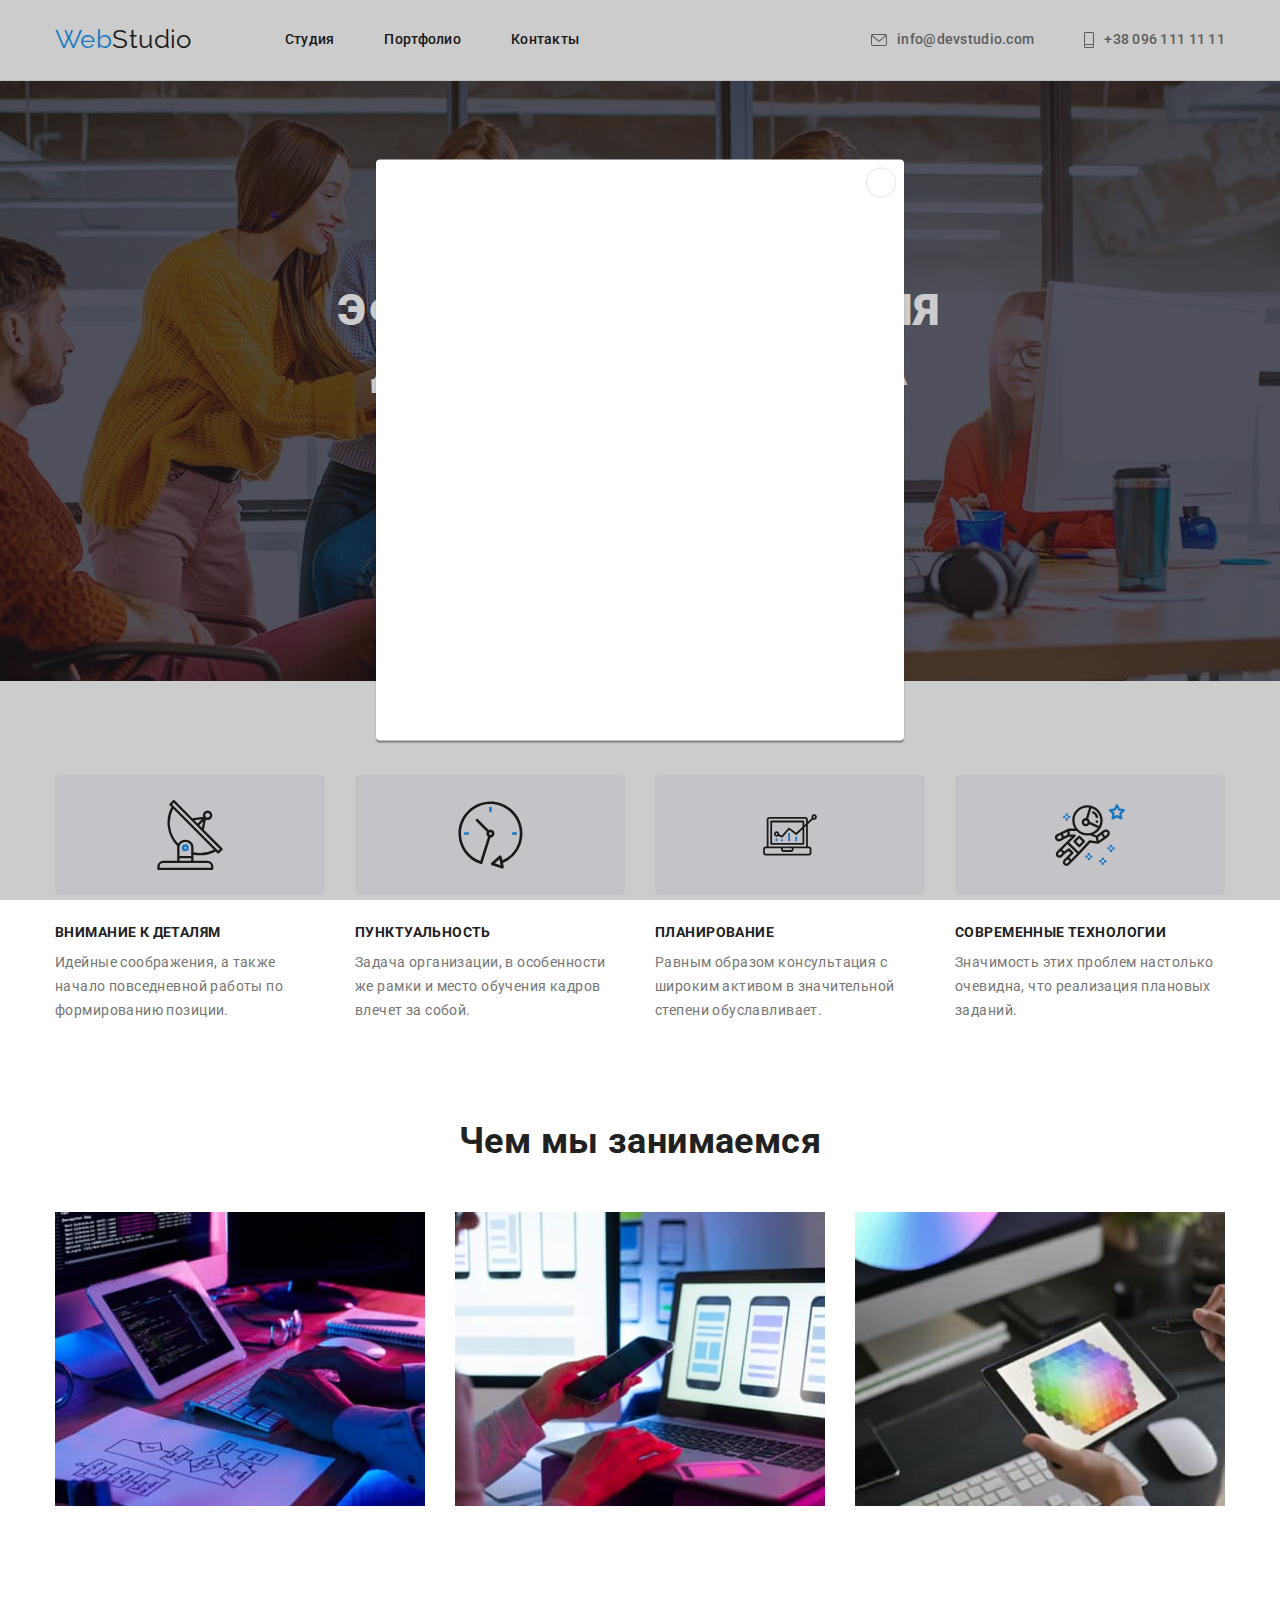
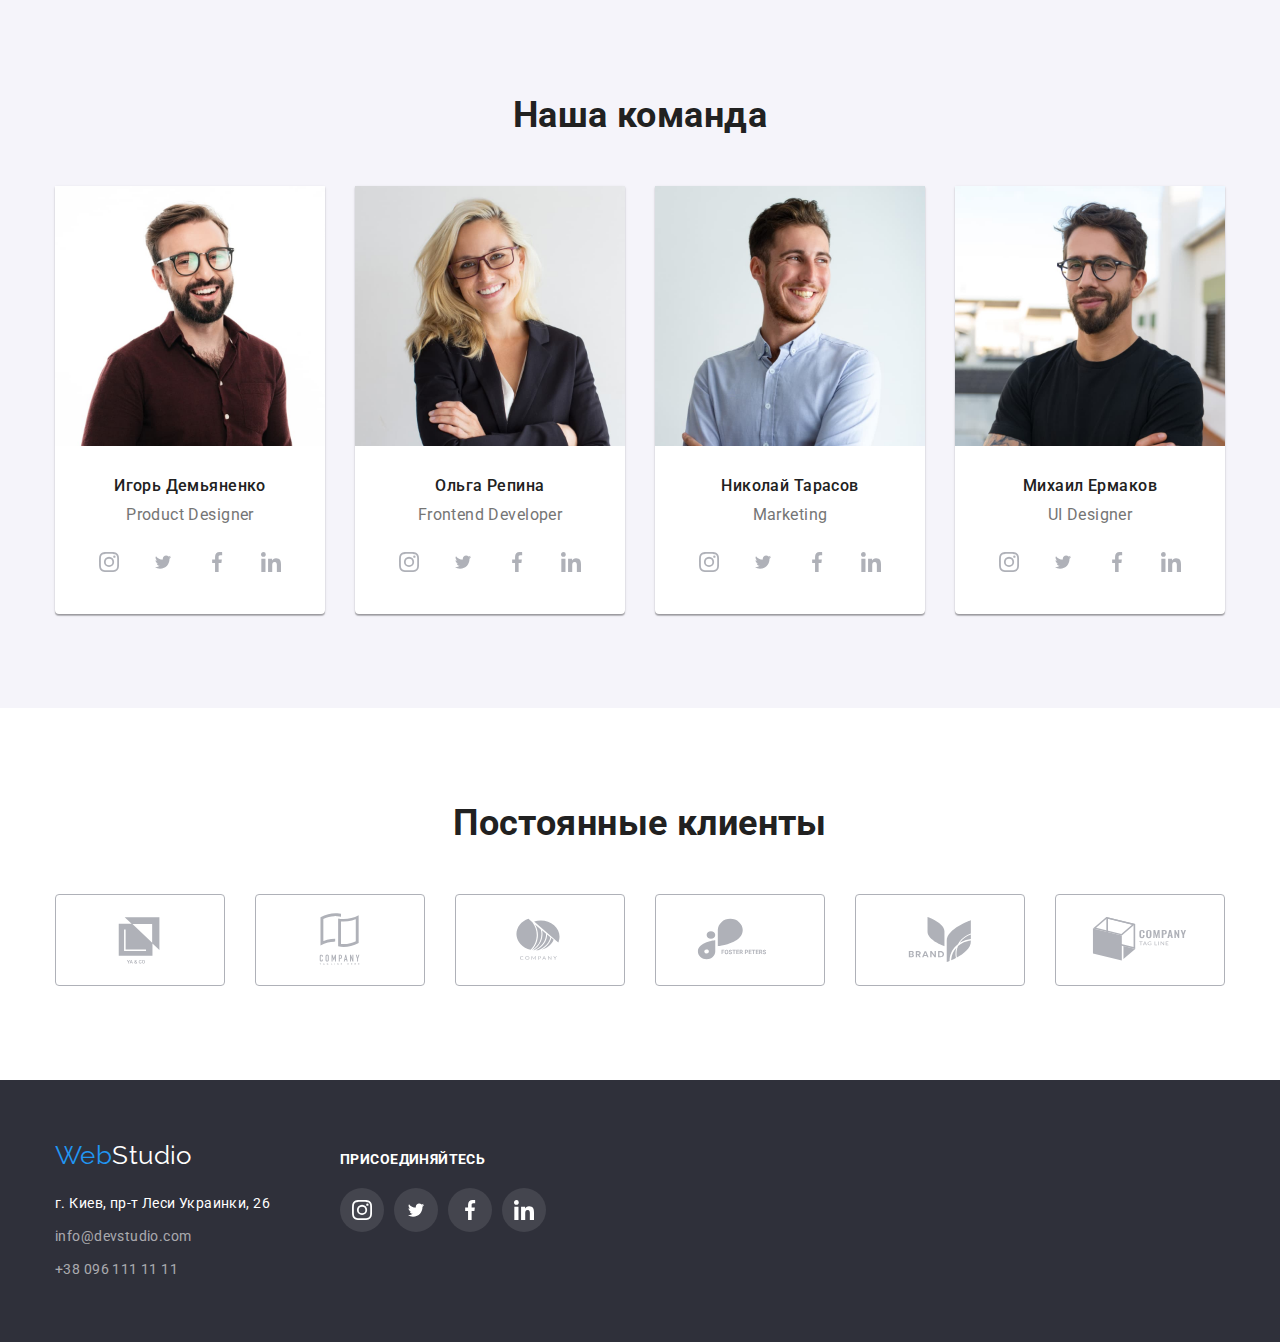
==== index.html @ 3b4d8362 "homework5 first correct" ====
<!DOCTYPE html>
<html lang="ru">
<head>
    <meta charset="UTF-8">
    <meta http-equiv="X-UA-Compatible" content="IE=edge">
    <meta name="viewport" content="width=device-width, initial-scale=1.0">
    <link rel="preconnect" href="https://fonts.googleapis.com">
    <link rel="preconnect" href="https://fonts.gstatic.com" crossorigin>
    <link href="https://fonts.googleapis.com/css2?family=Raleway:wght@700&family=Roboto:wght@400;500;700;900&display=swap" rel="stylesheet"> 
    <title>Студия</title>
    <link rel="stylesheet" href="https://cdnjs.cloudflare.com/ajax/libs/modern-normalize/1.0.0/modern-normalize.min.css"  />
    <link rel="stylesheet" href="./css/styles.css" />
</head>
<body>
    <!-- Хедер -->
    <header class="header-container">
        <div class="container">
            <nav>
                <a class="logo" href="#"><span class="logo-blue">Web</span>Studio</a>
                <ul class="site-nav-list">
                    <li class="site-nav-item"><a class="site-nav-link" href="index.html">Студия</a></li>
                    <li class="site-nav-item"><a class="site-nav-link" href="portfolio.html">Портфолио</a></li>
                    <li class="site-nav-item"><a class="site-nav-link" href="#">Контакты</a></li>
                </ul>
                <ul class="contacts-list">
                    <li class="contacts-list-item">
                        <a class="contacts-list-link" href="mailto:info@devstudio.com">
                            <svg class="header-icon" width="16" height="12" >
                                <use href="./images/new-sprite.svg#icon-envelope"></use>
                            </svg>
                            info@devstudio.com
                        </a>
                    </li>
                    <li class="contacts-list-item">
                        <a class="contacts-list-link" href="tel:+380961111111">
                            <svg class="header-icon" width="10" height="16" >
                                <use href="./images/new-sprite.svg#icon-phone"></use>
                            </svg>
                        +38 096 111 11 11
                        </a></li>
                </ul>
            </nav>
        </div>
    </header>
    <main>
        <!-- Секция Герой -->
        <section class="hero-section">
            <div class="container">
                <h1 class="hero-title">Эффективные решения для вашего бизнеса</h1>
                <button class="hero-button" type="button">Заказать услугу</button>
            </div>
        </section>
        <!-- Секция профиль -->
        <section class="section">
            <div class="container">
                <h2 class="visually-hidden">Наш профиль</h2>
                <ul class="features-list">
                    <li class="features-list-item">
                        <div class="features-list-icon">
                            <svg width="70" height="70" >
                                <use href="./images/new-sprite.svg#icon-antena"></use>
                            </svg> 
                        </div>
                        <h3 class="features-list-title">Внимание к деталям</h3><p class="features-list-text">Идейные соображения, а также начало повседневной работы по формированию позиции.</p></li>
                    <li class="features-list-item">
                        <div class="features-list-icon">
                            <svg width="66.96" height="70" >
                                <use href="./images/new-sprite.svg#icon-time"></use>
                            </svg> 
                        </div>
                        <h3 class="features-list-title">Пунктуальность</h3><p class="features-list-text">Задача организации, в особенности же рамки и место обучения кадров влечет за собой.</p></li>
                    <li class="features-list-item">
                        <div class="features-list-icon">
                            <svg width="70" height="53.69" >
                                <use href="./images/new-sprite.svg#icon-computer"></use>
                            </svg> 
                        </div>
                        <h3 class="features-list-title">Планирование</h3><p class="features-list-text">Равным образом консультация с широким активом в значительной степени обуславливает.</p></li>
                    <li class="features-list-item">
                        <div class="features-list-icon">
                            <svg width="70" height="70" >
                                <use href="./images/new-sprite.svg#icon-astronaut"></use>
                            </svg> 
                        </div>
                        <h3 class="features-list-title">Современные технологии</h3><p class="features-list-text">Значимость этих проблем настолько очевидна, что реализация плановых заданий.</p></li>
                </ul>
            </div>
        </section>
        <!-- Секция чем мы занимаемся -->
        <section class="section our-profile-section">
            <div class="container">
                <h2 class="our-profile-second-title">Чем мы занимаемся</h2>
                <ul class="our-profile-list-images">
                    <li class="our-profile-images-img"><img  src="./images/coding.jpg"  alt="Разработчик набирает код"  width="370"/></li>
                    <li class="our-profile-images-img"><img  src="./images/mobile-apps.jpg"  alt="Разработчик тестирует мобильное приложение"  width="370"/></li>
                    <li class="our-profile-images-img"><img  src="./images/web-apps.jpg"  alt="Разработчик тестирует веб приложение"  width="370"/></li>   
                </ul>
            </div>
        </section>
        <!-- Секция команда -->
        <section class="section our-team-section">
            <div class="container">
                <h2 class="our-team-second-title">Наша команда</h2>
                <ul class="our-team-list">
                    <li class="our-team-item">
                        <img src="./images/product-designer.jpg" alt="Дизайнер продукта" width="270"/>
                        <div class="our-team-item-inscription">
                            <h3 class="our-team-item-third-title">Игорь Демьяненко</h3>
                            <p class="our-team-item-text">Product Designer</p>
                            <ul class="social-media-list">
                                <li class="social-media-item">
                                    <a class="social-media-link" href="#">
                                        <svg width="20" height="20" >
                                            <use href="./images/new-sprite.svg#icon-instagram"></use>
                                        </svg> 
                                    </a>
                                </li>
                                <li class="social-media-item">
                                    <a class="social-media-link" href="#">
                                        <svg width="20" height="16.25" >
                                            <use href="./images/new-sprite.svg#icon-twitter"></use>
                                        </svg> 
                                    </a>
                                </li>
                                <li class="social-media-item">
                                    <a class="social-media-link" href="#">
                                        <svg width="20" height="20" >
                                            <use href="./images/new-sprite.svg#icon-facebook"></use>
                                        </svg> 
                                    </a>
                                </li>
                                <li class="social-media-item">
                                    <a class="social-media-link" href="#">
                                        <svg width="20" height="20" >
                                            <use href="./images/new-sprite.svg#icon-linkedin"></use>
                                        </svg> 
                                    </a>
                                </li>
                            </ul>
                        </div>   
                    </li>
                    <li class="our-team-item">
                        <img src="./images/frontend-developer.jpg" alt="Фронтенд-разработчик" width="270"/>
                        <div class="our-team-item-inscription">
                            <h3 class="our-team-item-third-title">Ольга Репина</h3>
                            <p class="our-team-item-text">Frontend Developer</p>
                            <ul class="social-media-list">
                                <li class="social-media-item">
                                    <a class="social-media-link" href="#">
                                        <svg width="20" height="20" >
                                            <use href="./images/new-sprite.svg#icon-instagram"></use>
                                        </svg> 
                                    </a>
                                </li>
                                <li class="social-media-item">
                                    <a class="social-media-link" href="#">
                                        <svg width="20" height="16.25" >
                                            <use href="./images/new-sprite.svg#icon-twitter"></use>
                                        </svg> 
                                    </a>
                                </li>
                                <li class="social-media-item">
                                    <a class="social-media-link" href="#">
                                        <svg width="20" height="20" >
                                            <use href="./images/new-sprite.svg#icon-facebook"></use>
                                        </svg> 
                                    </a>
                                </li>
                                <li class="social-media-item">
                                    <a class="social-media-link" href="#">
                                        <svg width="20" height="20" >
                                            <use href="./images/new-sprite.svg#icon-linkedin"></use>
                                        </svg> 
                                    </a>
                                </li>
                            </ul>
                        </div>
                    </li>
                    <li class="our-team-item">
                        <img src="./images/marketing.jpg" alt="Маркетолог" width="270"/>
                        <div class="our-team-item-inscription">
                            <h3 class="our-team-item-third-title">Николай Тарасов</h3>
                            <p class="our-team-item-text">Marketing</p>
                            <ul class="social-media-list">
                                <li class="social-media-item">
                                    <a class="social-media-link" href="#">
                                        <svg width="20" height="20" >
                                            <use href="./images/new-sprite.svg#icon-instagram"></use>
                                        </svg> 
                                    </a>
                                </li>
                                <li class="social-media-item">
                                    <a class="social-media-link" href="#">
                                        <svg width="20" height="16.25" >
                                            <use href="./images/new-sprite.svg#icon-twitter"></use>
                                        </svg> 
                                    </a>
                                </li>
                                <li class="social-media-item">
                                    <a class="social-media-link" href="#">
                                        <svg width="20" height="20" >
                                            <use href="./images/new-sprite.svg#icon-facebook"></use>
                                        </svg> 
                                    </a>
                                </li>
                                <li class="social-media-item">
                                    <a class="social-media-link" href="#">
                                        <svg width="20" height="20" >
                                            <use href="./images/new-sprite.svg#icon-linkedin"></use>
                                        </svg> 
                                    </a>
                                </li>
                            </ul>
                        </div>
                    </li>
                    <li class="our-team-item">
                        <img src="./images/ui-designer.jpg" alt="Дизайнер пользовательского интерфейса" width="270"/>
                        <div class="our-team-item-inscription">
                            <h3 class="our-team-item-third-title">Михаил Ермаков</h3>
                            <p class="our-team-item-text">UI Designer</p>
                            <ul class="social-media-list">
                                <li class="social-media-item">
                                    <a class="social-media-link" href="#">
                                        <svg width="20" height="20" >
                                            <use href="./images/new-sprite.svg#icon-instagram"></use>
                                        </svg> 
                                    </a>
                                </li>
                                <li class="social-media-item">
                                    <a class="social-media-link" href="#">
                                        <svg width="20" height="16.25" >
                                            <use href="./images/new-sprite.svg#icon-twitter"></use>
                                        </svg> 
                                    </a>
                                </li>
                                <li class="social-media-item">
                                    <a class="social-media-link" href="#">
                                        <svg width="20" height="20" >
                                            <use href="./images/new-sprite.svg#icon-facebook"></use>
                                        </svg> 
                                    </a>
                                </li>
                                <li class="social-media-item">
                                    <a class="social-media-link" href="#">
                                        <svg width="20" height="20" >
                                            <use href="./images/new-sprite.svg#icon-linkedin"></use>
                                        </svg> 
                                    </a>
                                </li>
                            </ul>
                        </div>
                    </li>
                </ul>
            </div>
        </section>
        <section class="section">
            <div class="container">
                <h2 class="regular-customers-title">Постоянные клиенты</h2>
                <ul class="regular-customers-list">
                    <li class="regular-customers-item">
                        <a class="regular-customers-link" href="#">
                            <svg class="regular-customers-icon" width="106" height="60" >
                            <use href="./images/new-sprite.svg#icon-ya-co"></use>
                            </svg>
                        </a>
                    </li>
                    <li class="regular-customers-item">
                        <a class="regular-customers-link" href="#">
                            <svg class="regular-customers-icon" width="106" height="60" >
                                <use href="./images/new-sprite.svg#icon-company-tag-line"></use>
                            </svg>
                        </a>
                    </li>
                    <li class="regular-customers-item">
                        <a class="regular-customers-link" href="#">
                            <svg class="regular-customers-icon" width="106" height="60" >
                                <use href="./images/new-sprite.svg#icon-company"></use>
                            </svg>
                        </a>
                    </li>
                    <li class="regular-customers-item">
                        <a class="regular-customers-link" href="#">
                            <svg class="regular-customers-icon" width="106" height="60" >
                                <use href="./images/new-sprite.svg#icon-foster-peters"></use>
                            </svg>
                        </a>
                    </li>
                    <li class="regular-customers-item">
                        <a class="regular-customers-link" href="#">
                            <svg class="regular-customers-icon" width="106" height="60" >
                                <use href="./images/new-sprite.svg#icon-brand"></use>
                            </svg>
                        </a>
                    </li>
                    <li class="regular-customers-item">
                        <a class="regular-customers-link" href="#">
                            <svg class="regular-customers-icon" width="106" height="60" >
                                <use href="./images/new-sprite.svg#icon-tag-line"></use>
                            </svg>
                        </a>
                    </li>
                </ul>
            </div>
        </section>
    </main>
    <!-- Футер -->
    <footer class="footer-container">
        <div class="container">
            <div class="footer-content">
                <div class="footer-contacts">
                    <a class="footer-logo" href="#"><span class="logo-blue">Web</span><span class="logo-white">Studio</span></a>
                    <address>
                        <ul>
                            <li class="footer-item"><a class="footer-contacts-address" href="https://goo.gl/maps/HXGFn4gWA6E6knC27">г. Киев, пр-т Леси Украинки, 26</a></li>
                            <li class="footer-item"><a class="footer-contacts-link" href="mailto:info@devstudio.com">info@devstudio.com</a></li>
                            <li class="footer-item"><a class="footer-contacts-link" href="tel:+380961111111">+38 096 111 11 11</a></li>
                        </ul>
                    </address>
                </div>
                <div class="footer-icons">
                    <h1 class="footer-title">присоединяйтесь</h1>
                    <ul class="footer-social-media-list">
                        <li class="footer-social-media-item">
                            <a class="footer-social-media-link" href="#">
                                <svg class="footer-social-media-icon-instagram" width="20" height="20" >
                                    <use href="./images/new-sprite.svg#icon-instagram"></use>
                                </svg> 
                            </a>
                        </li>
                        <li class="footer-social-media-item">
                            <a class="footer-social-media-link" href="#">
                                <svg class="footer-social-media-icon-twitter" width="20" height="16.25" >
                                    <use href="./images/new-sprite.svg#icon-twitter"></use>
                                </svg> 
                            </a>
                        </li>
                        <li class="footer-social-media-item">
                            <a class="footer-social-media-link" href="#">
                                <svg class="footer-social-media-icon-facebook" width="20" height="20" >
                                    <use href="./images/new-sprite.svg#icon-facebook"></use>
                                </svg> 
                            </a>
                        </li>
                        <li class="footer-social-media-item">
                            <a class="footer-social-media-link" href="#">
                                <svg class="footer-social-media-icon-linkedin" width="20" height="20" >
                                    <use href="./images/new-sprite.svg#icon-linkedin"></use>
                                </svg> 
                            </a>
                        </li> 
                    </ul>
                </div>
            </div>
        </div>
    </footer>
    <div class="backdrop">
        <div class="modal-window">
            <button type="button" class="modal-window-close">
                <svg class="modal-window-close-icon" width="11" height="11">
                    <use href="./images/new-sprite.svg#icon-closing"></use>
                </svg>
            </button>
        </div>
    </div>
</body>
</html>
---- css/styles.css ----
:root {
    --primary-text-color: #757575;
    --title-text-color: #212121;
    --contacts-text-color: rgba(255,255,255,0.6);
    --accent-color: #2196f3;
    --primary-white-color: #ffffff;
    --button-backgroung-color: #f5f4fa;
    --hero-background-color: #2f303a;
    --main-background-color: #ffffff;
    --main-icon-color:#afb1b8;
}
/* Body styles */
body{
    font-family: Roboto,sans-serif;
    font-size: 14px;
    letter-spacing: 0.03em;
    line-height: 1.71;
    color: var(--primary-text-color);
    background: var(--main-background-color);
}

/* Styles discharge */

ul{
    padding: 0;
    margin: 0;
    list-style: none;
}

h1,
h2,
h3,
p{
    margin: 0;
}

img{
    display: block;
    max-width: 100%;
    height: auto;
}

/* Hidden title */
.visually-hidden{
    position: absolute;
    clip: rect(0 0 0 0);
    width: 1px;
    height: 1px;
    margin: -1px;
    border: 0;
    padding: 0;
    overflow: hidden;
}

/* Header styles */

.header-container{
    max-width: 1600px;
    margin: auto;
    border-bottom: 1px solid #ECECEC;
    display: flex;
    align-items: center;
}

.container{
    width: 1200px;
    margin-left: auto;
    margin-right: auto;
    padding-left: 15px;
    padding-right: 15px;
}

nav{
    display: flex;
    align-items: center;
}


.logo{
    font-family: Raleway,sans-serif;
    font-size: 26px;
    line-height: 1.19;
    text-decoration: none;
    color: var(--title-text-color);
    padding-top: 24px;
    padding-bottom: 25px;
    margin-right: 93px;
    margin-left: 0;
}
.logo-blue{
    font-family: Raleway,sans-serif;
    font-size: 26px;
    line-height: 1.19;
    text-decoration: none;
    color:var(--accent-color);
    padding-top: 24px;
    padding-bottom: 25px;
}

.site-nav-list{
    display: flex;
}

.site-nav-item{
    margin-right: 50px;
}

.site-nav-list .site-nav-item:last-child{
    margin-right: 0;
}

.site-nav-link{
    font-weight: 500;
    line-height: 1.14;
    letter-spacing: 0.02em;
    text-decoration: none;
    list-style: none;
    color: var(--title-text-color);
    transition-property: color;
    transition-duration: 250ms;
    transition-timing-function:cubic-bezier(0.4, 0, 0.2, 1);
}

.site-nav-link:hover,
.site-nav-link:focus{
    color:var(--accent-color);
}

.site-nav-list .site-nav-link{
    padding-top: 32px;
    padding-bottom: 32px;
}

.contacts-list{
    list-style: none;
    display: flex;
    align-items: center;
    margin-left: auto;
}

.contacts-list-link{
    display: flex;
    align-items: center;
    font-weight: 500;
    line-height: 1.14;
    letter-spacing: 0.02em;
    text-decoration: none;
    text-align: center;
    list-style: none;
    color: var(--primary-text-color);
    transition-property: color;
    transition-duration: 250ms;
    transition-timing-function:cubic-bezier(0.4, 0, 0.2, 1);
}

.contacts-list-link:hover,
.contacts-list-link:focus{
    color: var(--accent-color);
}

.contacts-list .contacts-list-link{
    padding-top: 32px;
    padding-bottom: 32px;
}

.contacts-list .contacts-list-item + .contacts-list-item{
    margin-left: 50px;
}

.header-icon{
    fill: currentColor;
    margin-right: 10px;
}

/* Hero styles */

.hero-section{
    text-align: center;
    background-image: linear-gradient(rgba(47, 48, 58, 0.4), rgba(47, 48, 58, 0.4)), url(../images/background.jpg);
    background-repeat: no-repeat;
    background-position: center;
    background-size: cover;
    padding: 200px 0;
    margin: 0 auto;
    max-width: 1600px;
}

.hero-title{
    font-weight: 900;
    font-size: 44px;
    line-height: 1.36;
    text-transform: uppercase;
    text-align: center;
    letter-spacing: 0.06em;
    color: var(--primary-white-color);
    width: 696px;
    height: 120px;
    margin-left: auto;
    margin-right: auto;
    margin-bottom: 30px;
}

.hero-button,
.hero-button:hover,
.hero-button:focus{
    font-family: inherit;
    font-weight: 700;
    font-size: 16px;
    line-height: 1.88;
    text-align: center;
    cursor: pointer;
    color: var(--primary-white-color);
    background-color:var(--accent-color);
    display: block;
    width: 200px;
    height: 50px;
    padding-top: 10px;
    padding-bottom: 10px;
    padding-left: 32px;
    padding-right: 32px;
    margin: 0 0 0 485px;
    border-style: none;
    border-radius: 4px;
}
/* Feature section styles */

.section{
    padding: 94px 0 94px 0;
}

.features-container{
    width: 1200px;
    margin: 0;
}

.features-list{
    display: flex;
}

.features-list-icon{
    height: 120px;
    margin-bottom: 30px;
    display: flex;
    align-items: center;
    justify-content: center;
    background-color: var(--button-backgroung-color);
    border-radius: 4px;
}

.features-list-item{
    width: 270px;
}

.features-list-title{
    font-size: 14px;
    font-weight: 700;
    line-height: 1.14;
    text-align: left;
    text-transform: uppercase;
    color:var(--title-text-color);
    list-style: none;
    margin-bottom: 10px;
    padding: 0;
}

.features-list-item:first-child{
    margin-left: 0px;
}

.features-list-item{
    margin-left: 30px;
}

.features-list-text{
    text-align: left;
    height: 75px;
    padding: 0;
}

/* Our profile section styles */

.our-profile-section{
    padding-top: 0;
}

.our-profile-list-images{
    display: flex;
}

.our-profile-images-img{
    margin-right: 30px;
    padding: 0 0 0 0;
}

.our-profile-images-img:last-child{
    margin-right: 0;
}

img{
    max-width: 100%;
    height: auto;
}

.our-profile-second-title{
    font-weight: 700;
    font-size: 36px;
    line-height: 1.17;
    text-align: center;
    color:var(--title-text-color);
    margin-bottom: 50px;
}

/* Our team section styles*/

.our-team-section{
    background-color: var(--button-backgroung-color);
}

.our-team-list{
    display: flex;
}

.our-team-item{
    margin-left: 30px;
    box-shadow: 0px 1px 3px rgba(0, 0, 0, 0.12), 0px 1px 1px rgba(0, 0, 0, 0.14), 0px 2px 1px rgba(0, 0, 0, 0.2);
    border-radius: 0px 0px 4px 4px;
    background: #FFFFFF;
}

.our-team-item:first-child{
    margin-left: 0px;
}

.our-team-second-title{
    font-weight: 700;
    font-size: 36px;
    line-height: 1.17;
    text-align: center;
    color:var(--title-text-color);
    margin-bottom: 50px;
}

.our-team-item-inscription{
    padding: 30px 0 30px;
}

.our-team-item-third-title{
    font-weight: 500;
    font-size: 16px;
    line-height: 1.19;
    text-align: center;
    list-style: none;
    color:var(--title-text-color);
    margin-bottom: 10px;
}
.our-team-item-text{
    font-size: 16px;
    line-height: 1.19;
    text-align: center;
    margin-bottom: 16px;
}

.social-media-list{
    display: flex;
    justify-content: center;
}

.social-media-item:not(:last-child){
    margin-right: 10px;
}

.social-media-link{
    display: flex;
    align-items: center;
    justify-content: center;
    width: 44px;
    height: 44px;
    color: var(--main-icon-color);
    background-color: var(--main-background-color);
    border-radius: 50%;
    fill: var(--main-icon-color);
    transition-property: background-color, color, fill;
    transition-duration: 250ms;
    transition-timing-function:cubic-bezier(0.4, 0, 0.2, 1);
}

.social-media-link:hover,
.social-media-link:focus{
    color: var(--main-background-color);
    background-color: var(--accent-color);
    fill: var(--main-background-color);
}

.regular-customers-title{
    text-align: center;
    font-weight: bold;
    font-size: 36px;
    line-height: 1.17;
    color: var(--title-text-color);
}
.regular-customers-list{
    display: flex;
    justify-content: center;
    align-items: center;
    margin-top: 50px;
}

.regular-customers-item{
    display: flex;
    align-items: center;
    justify-content: center;
    width: 170px;
    height: 92px;
    border: 1px solid #AFB1B8;
    box-sizing: border-box;
    border-radius: 4px;
    fill: var(--main-icon-color);
    cursor: pointer;
    transition-property: border-color;
    transition-duration: 250ms;
    transition-timing-function:cubic-bezier(0.4, 0, 0.2, 1);
}

.regular-customers-item:hover,
.regular-customers-item:focus{
    border-color: var(--accent-color);
}

.regular-customers-item:not(:last-child){
    margin-right: 30px;
}

.regular-customers-link{
    display: flex;
    justify-content: center;
    align-items: center;
    width: 100%;
    height: 100%;
    transition-property: fill;
    transition-duration: 250ms;
    transition-timing-function:cubic-bezier(0.4, 0, 0.2, 1);
}

.regular-customers-link:hover,
.regular-customers-link:focus{
    fill: var(--accent-color);
}

/* Footer styles */

.footer-content{
    display: flex;
    align-items: baseline;
}

.footer-container{
    background-color: var(--hero-background-color);
    padding: 60px 0;
    max-width: 1600px;
    margin: auto;
}

.footer-logo{
    font-family: Raleway,sans-serif;
    font-size: 26px;
    line-height: 1.19;
    text-decoration: none;
    color: var(--title-text-color);
}


.logo-white{
    font-family: Raleway,sans-serif;
    font-size: 26px;
    line-height: 1.19;
    text-decoration: none;
    color:var(--primary-white-color);
}

.footer-item:not(:last-child){
    margin-bottom: 9px;
}

address{
    font-style: normal;
    margin-top: 20px;
}

.footer-contacts-address{
    text-decoration: none;
    color: var(--main-background-color);
}

.footer-contacts-link{
    text-decoration: none;
    color: rgba(255, 255, 255, 0.6);
    transition-property: color;
    transition-duration: 250ms;
    transition-timing-function:cubic-bezier(0.4, 0, 0.2, 1);
}

.footer-contacts-link:hover,
.footer-contacts-link:focus{
    color: var(--accent-color);
}

.footer-title{
    font-style: normal;
    font-weight: bold;
    font-size: 14px;
    line-height: 1.14;
    text-transform: uppercase;
    color:var(--main-background-color);
}

.footer-icons{
    margin-left: 70px;
}

.footer-social-media-list{
    display: flex;
    justify-content: flex-start;
    margin-top: 20px;
}

.footer-social-media-item:not(:last-child){
    margin-right: 10px;
}

.footer-social-media-link{
    display: flex;
    align-items: center;
    justify-content: center;
    width: 44px;
    height: 44px;
    border-radius: 50%;
    fill: var(--primary-white-color);
    background-color: rgba(255, 255, 255, 0.1);
    transition-property: background-color;
    transition-duration: 250ms;
    transition-timing-function:cubic-bezier(0.4, 0, 0.2, 1);
}

.footer-social-media-link:hover,
.footer-social-media-link:focus{
    background-color: var(--accent-color);
}

/* Modal window styles */

.backdrop{
    position: fixed;
    top: 0;
    left: 0;
    right: 0;
    bottom: 0;
    background-color: rgba(0, 0, 0, 0.2);
    width: 100vw;
    height: 100vh;
}

.modal-window{
    position: absolute;
    top: 50%;
    left: 50%;
    transform: translate(-50%, -50%);
    width: 528px;
    min-height: 581px;
    background-color: #FFFFFF;
    box-shadow: 0px 1px 3px rgba(0, 0, 0, 0.12), 0px 1px 1px rgba(0, 0, 0, 0.14), 0px 2px 1px rgba(0, 0, 0, 0.2);
    border-radius: 4px;
}

.modal-window-close{
    display: flex;
    justify-content: center;
    align-items: center;
    position: absolute;
    width: 30px;
    height: 30px;
    right: 8px;
    top: 8px;
    background: #FFFFFF;
    border-radius: 50%;
    border: 1px solid rgba(0, 0, 0, 0.1);
    cursor: pointer;
}

/* Portfolio buttons styles */

.portfolio-menu{
    width: 1200px;
    padding-left: 15px;
    padding-right: 15px;
    padding-top: 94px;
    padding-bottom: 94px;
    margin: 0;
    justify-content: center;
}

.portfolio-menu-list{
    display: flex;
    justify-content: center;
    margin-bottom: 50px;
}

.portfolio-menu-item{
    margin-right: 8px;
}

.portfolio-menu-item:last-child{
    margin-right: 0px;
}

.portfolio-menu-button{
    padding: 6px 22px;
    font-family: inherit;
    font-weight: 500;
    font-size: 16px;
    font-style: normal;
    line-height: 1.63;
    text-align: Center;
    text-decoration: none;
    list-style: none;
    cursor: pointer;
    color: var(--title-text-color);
    background-color:var(--button-backgroung-color);
    border-style: none;
    border-radius: 4px;
    min-width: 73px;
    transition-property: background-color, box-shadow, color;
    transition-duration: 250ms;
    transition-timing-function:cubic-bezier(0.4, 0, 0.2, 1);
}
.portfolio-menu-button:hover,
.portfolio-menu-button:focus{
    color: var(--primary-white-color);
    background-color:var(--accent-color);
    box-shadow: 0px 3px 1px rgba(0, 0, 0, 0.1), 0px 1px 2px rgba(0, 0, 0, 0.08), 0px 2px 2px rgba(0, 0, 0, 0.12);
}
/* Portfolio list styles */

.portfolio-list{
    display: flex;
    flex-wrap: wrap;
}

.portfolio-list-item{
    margin-right: 30px;
    margin-bottom: 30px;
}

.portfolio-list-item:nth-child(3n){
    margin-right: 0;
}

.portfolio-list-item:nth-child(n+7){
    margin-bottom: 0;
}

.potfolio-list-link{
    display: inline-block;
    font-style: normal;
    text-decoration: none;
    list-style: none;
    width: 370px;
    height: auto;
    cursor: pointer;
    transition-property: box-shadow;
    transition-duration: 250ms;
    transition-timing-function:cubic-bezier(0.4, 0, 0.2, 1);
}

.potfolio-list-link:hover,
.potfolio-list-link:focus{
    box-shadow: 0px 1px 1px rgba(0, 0, 0, 0.12), 0px 4px 4px rgba(0, 0, 0, 0.06), 1px 4px 6px rgba(0, 0, 0, 0.16);
}

.portfolio-list-inscription{
    padding: 20px 24px;
    border-bottom: 1px solid #eeeeee;
    border-left: 1px solid #eeeeee;
    border-right: 1px solid #eeeeee;
}

.portfolio-list-title{
    font-weight: 700;
    font-size: 18px;
    line-height: 2.0;
    text-align: left;
    letter-spacing: 0.06em;
    color: var(--title-text-color);
}
.portfolio-list-text{
    font-weight: 400;
    font-size: 16px;
    line-height: 1.88;
    text-align: left;
    color: var(--primary-text-color);
    padding-top: 4px;
}
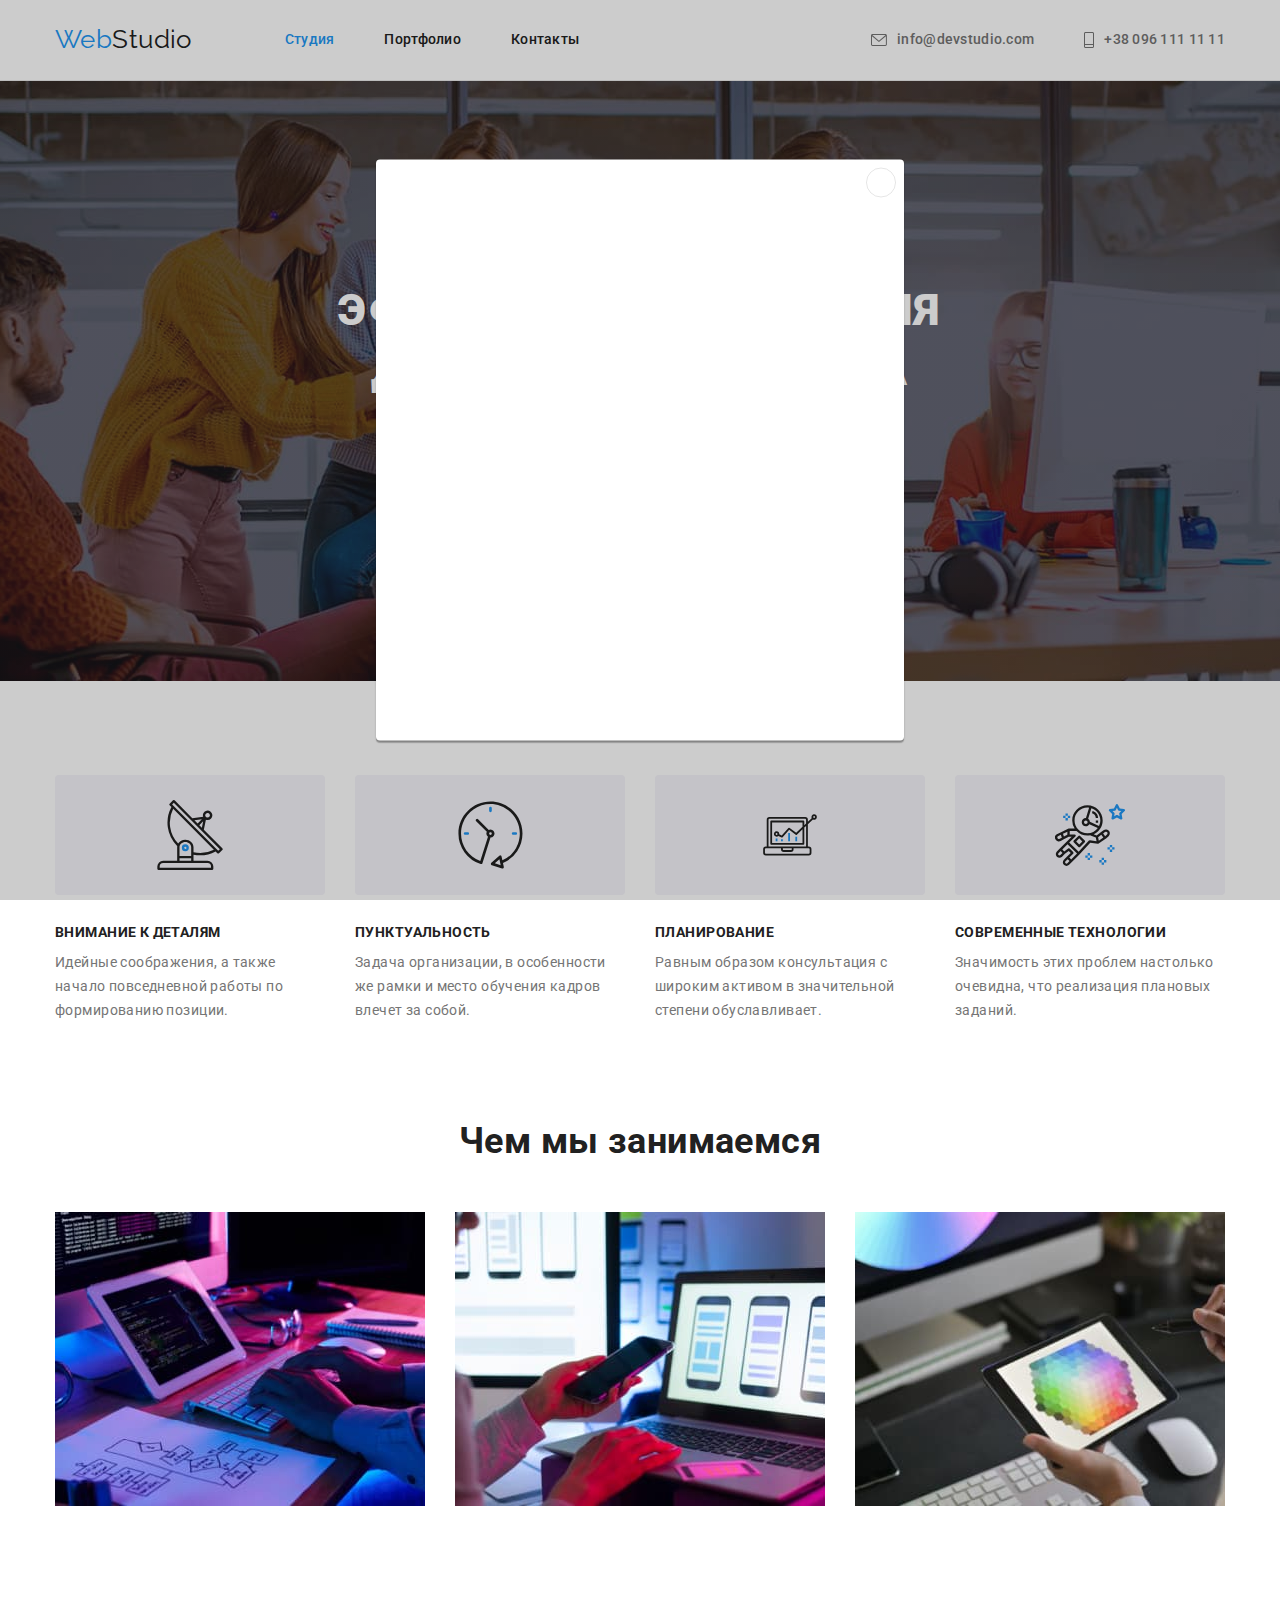
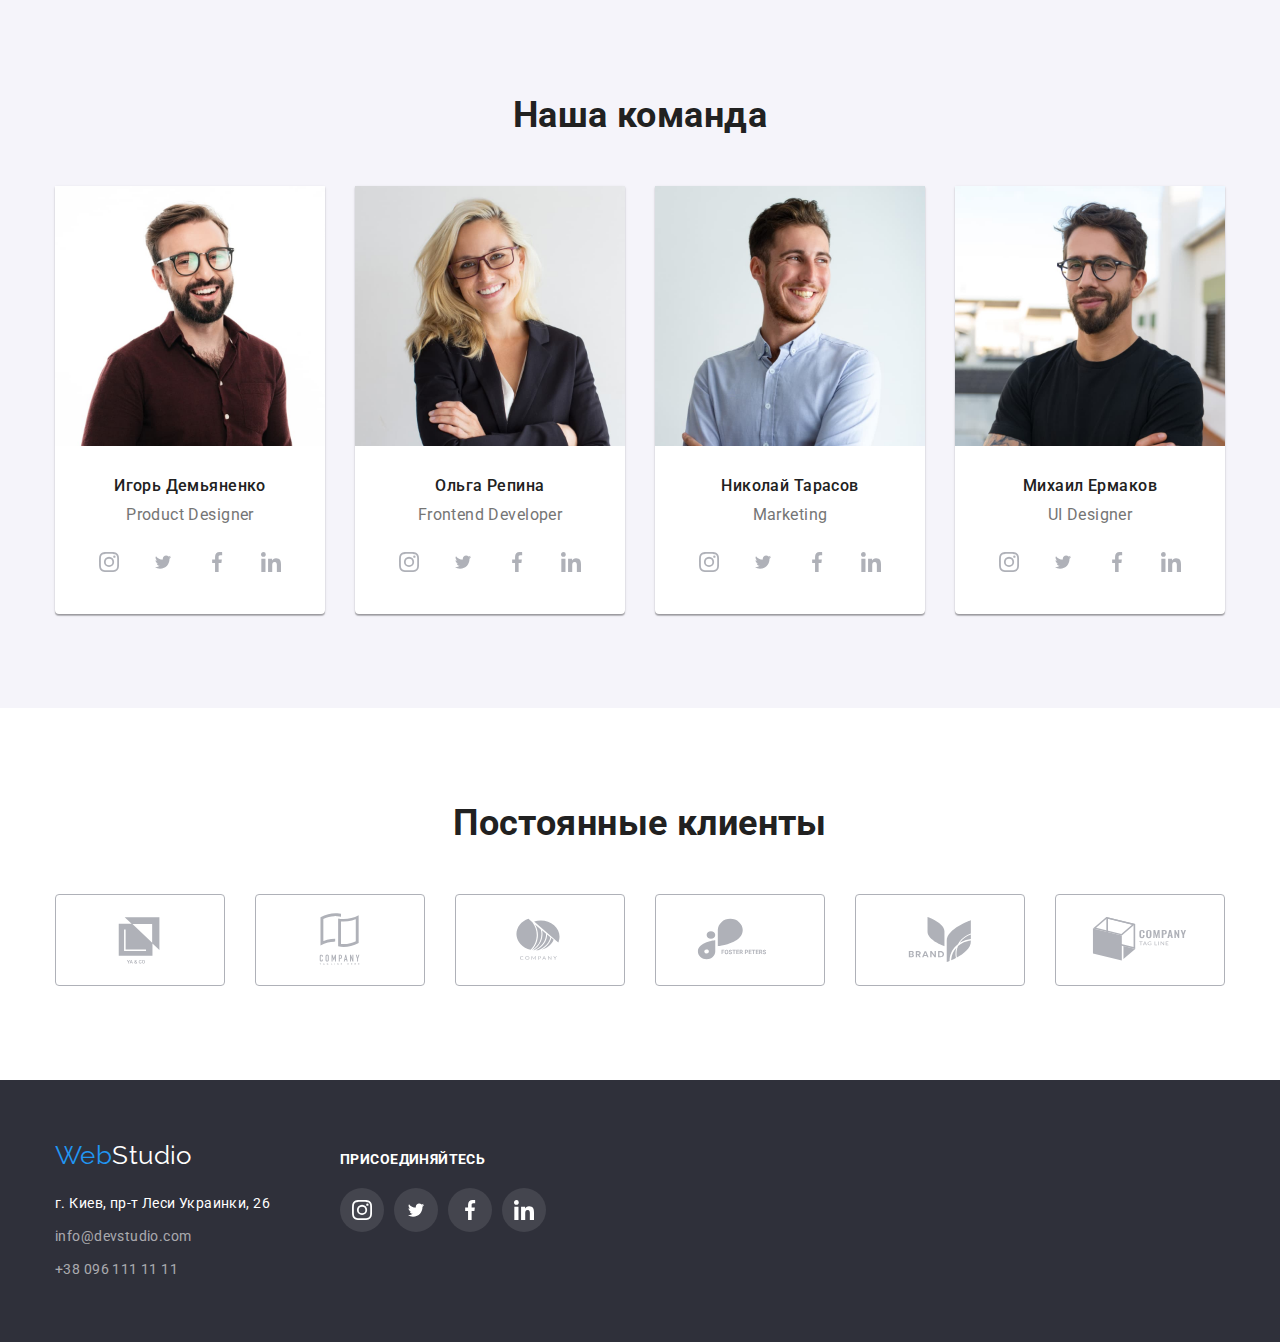
==== commit f791b3b7: "homework5 second correct" ====
--- a/index.html
+++ b/index.html
@@ -18,7 +18,7 @@
             <nav>
                 <a class="logo" href="#"><span class="logo-blue">Web</span>Studio</a>
                 <ul class="site-nav-list">
-                    <li class="site-nav-item"><a class="site-nav-link" href="index.html">Студия</a></li>
+                    <li class="site-nav-item"><a class="site-nav-link current" href="index.html">Студия</a></li>
                     <li class="site-nav-item"><a class="site-nav-link" href="portfolio.html">Портфолио</a></li>
                     <li class="site-nav-item"><a class="site-nav-link" href="#">Контакты</a></li>
                 </ul>
@@ -357,7 +357,7 @@
         <div class="modal-window">
             <button type="button" class="modal-window-close">
                 <svg class="modal-window-close-icon" width="11" height="11">
-                    <use href="./images/new-sprite.svg#icon-closing"></use>
+                    <use href="./images/new-sprite.svg#icon-Exit"></use>
                 </svg>
             </button>
         </div>
--- a/css/styles.css
+++ b/css/styles.css
@@ -129,6 +129,10 @@
 .site-nav-list .site-nav-link{
     padding-top: 32px;
     padding-bottom: 32px;
+}
+
+.current{
+    color: var(--accent-color);
 }
 
 .contacts-list{
@@ -580,10 +584,19 @@
     height: 30px;
     right: 8px;
     top: 8px;
-    background: #FFFFFF;
+    background: transparent;
     border-radius: 50%;
     border: 1px solid rgba(0, 0, 0, 0.1);
     cursor: pointer;
+}
+
+.modal-window-close-icon{
+    display: inline-block;
+    width: 1em;
+    height: 1em;
+    stroke-width: 0;
+    stroke: currentColor;
+    fill: currentColor;
 }
 
 /* Portfolio buttons styles */
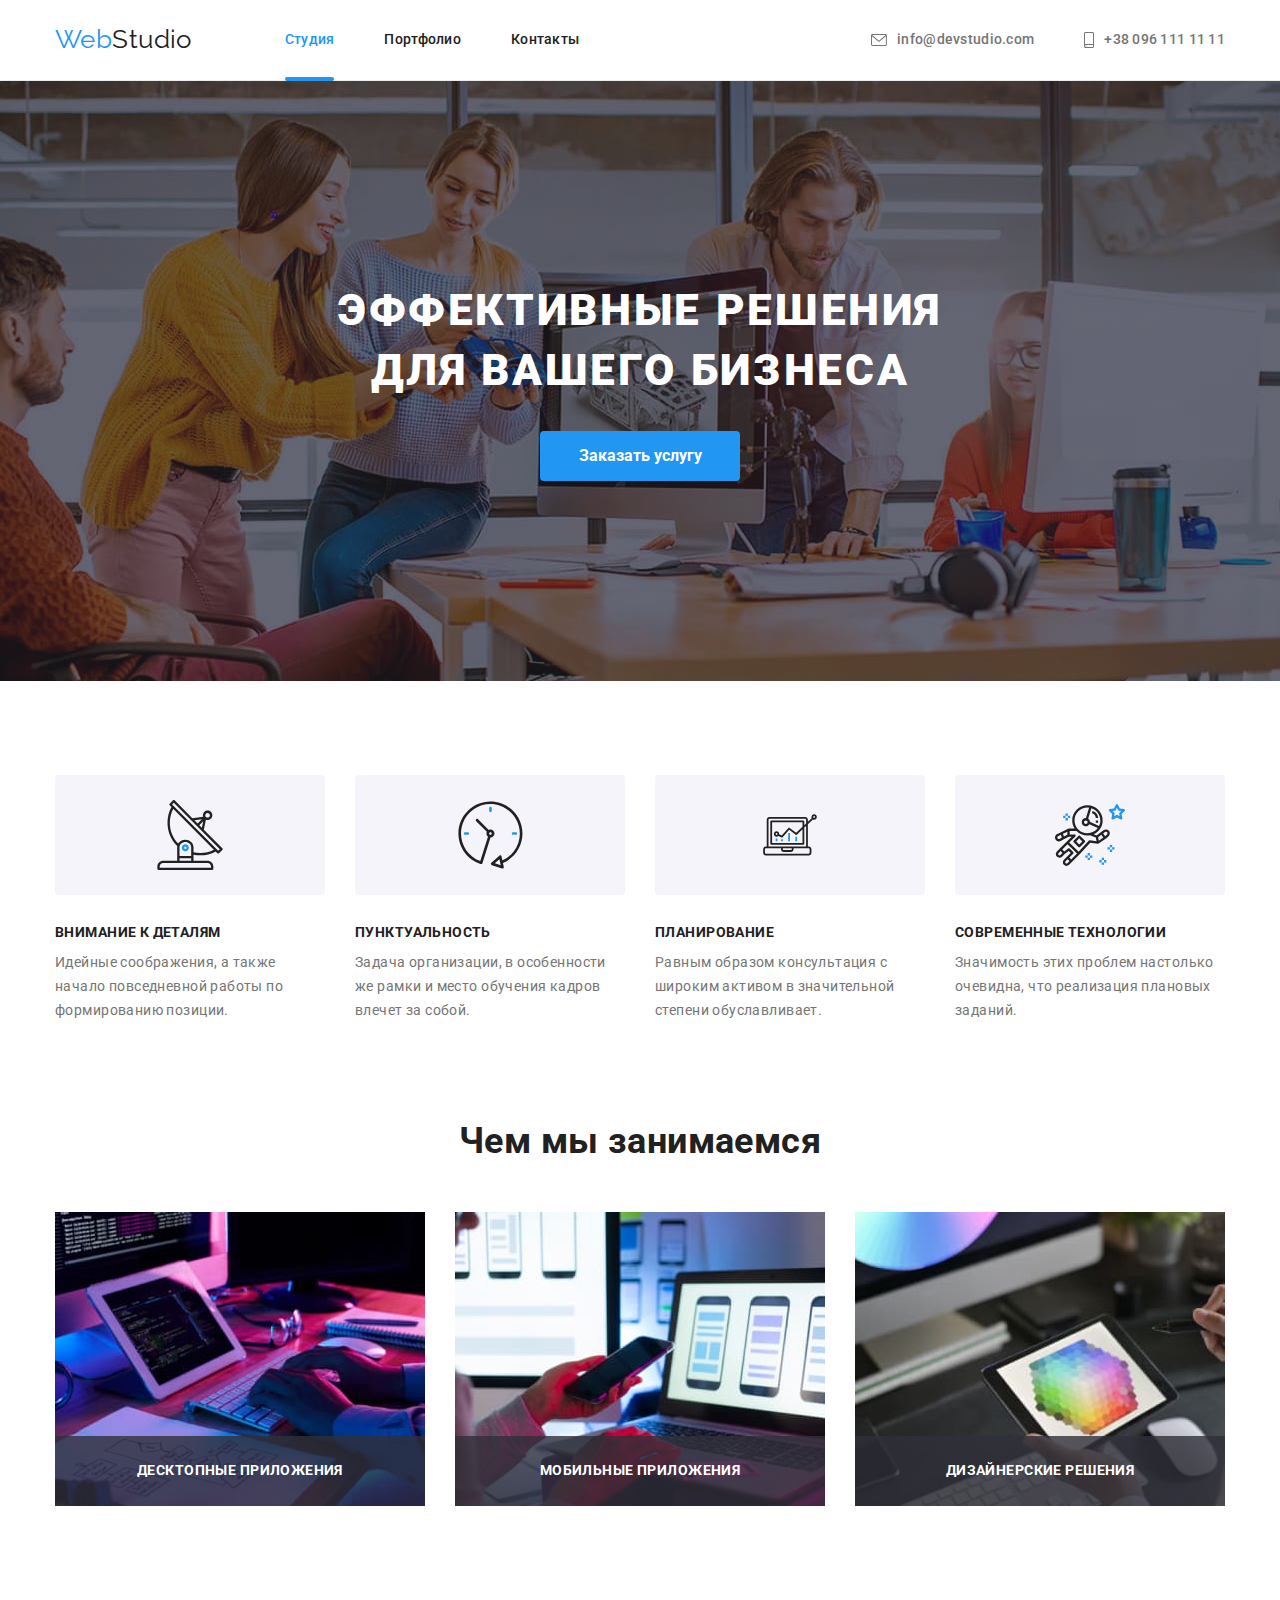
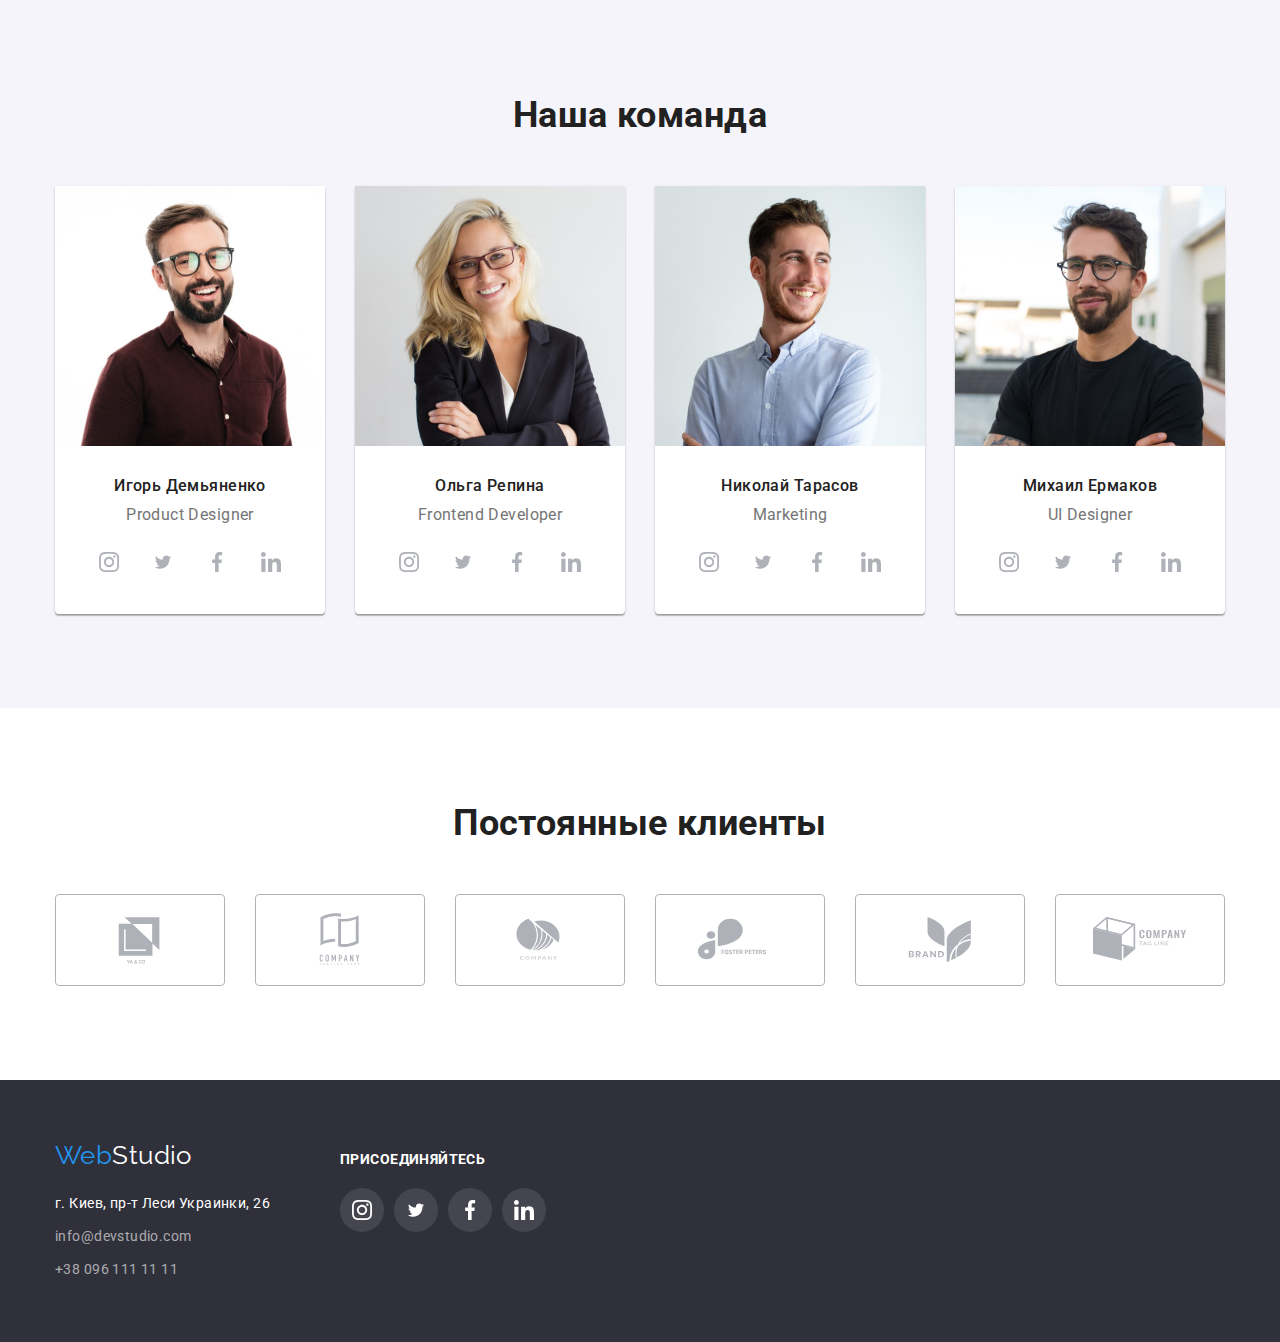
==== commit ea985bd4: "homework5" ====
--- a/index.html
+++ b/index.html
@@ -47,7 +47,7 @@
         <section class="hero-section">
             <div class="container">
                 <h1 class="hero-title">Эффективные решения для вашего бизнеса</h1>
-                <button class="hero-button" type="button">Заказать услугу</button>
+                <button class="hero-button" type="button" data-modal-open>Заказать услугу</button>
             </div>
         </section>
         <!-- Секция профиль -->
@@ -91,9 +91,15 @@
             <div class="container">
                 <h2 class="our-profile-second-title">Чем мы занимаемся</h2>
                 <ul class="our-profile-list-images">
-                    <li class="our-profile-images-img"><img  src="./images/coding.jpg"  alt="Разработчик набирает код"  width="370"/></li>
-                    <li class="our-profile-images-img"><img  src="./images/mobile-apps.jpg"  alt="Разработчик тестирует мобильное приложение"  width="370"/></li>
-                    <li class="our-profile-images-img"><img  src="./images/web-apps.jpg"  alt="Разработчик тестирует веб приложение"  width="370"/></li>   
+                    <li class="our-profile-images-img"><img  src="./images/coding.jpg"  alt="Разработчик набирает код"  width="370"/>
+                        <p class="our-profile-images-text">Десктопные приложения</p>
+                    </li>
+                    <li class="our-profile-images-img"><img  src="./images/mobile-apps.jpg"  alt="Разработчик тестирует мобильное приложение"  width="370"/>
+                        <p class="our-profile-images-text">Мобильные приложения</p>
+                    </li>
+                    <li class="our-profile-images-img"><img  src="./images/web-apps.jpg"  alt="Разработчик тестирует веб приложение"  width="370"/>
+                        <p class="our-profile-images-text">Дизайнерские решения</p>
+                    </li>
                 </ul>
             </div>
         </section>
@@ -353,14 +359,15 @@
             </div>
         </div>
     </footer>
-    <div class="backdrop">
+    <div class="backdrop is-hidden" data-modal>
         <div class="modal-window">
-            <button type="button" class="modal-window-close">
-                <svg class="modal-window-close-icon" width="11" height="11">
-                    <use href="./images/new-sprite.svg#icon-Exit"></use>
+            <button type="button" class="modal-window-close" data-modal-close>
+                <svg class="modal-window-close-icon" width="18" height="18" >
+                    <use href="./images/new-sprite.svg#icon-close-black"></use>
                 </svg>
             </button>
         </div>
     </div>
+    <script src="./js/modal.js"></script>
 </body>
 </html>--- a/css/styles.css
+++ b/css/styles.css
@@ -110,6 +110,8 @@
 }
 
 .site-nav-link{
+    position: relative;
+    display: block;
     font-weight: 500;
     line-height: 1.14;
     letter-spacing: 0.02em;
@@ -122,7 +124,8 @@
 }
 
 .site-nav-link:hover,
-.site-nav-link:focus{
+.site-nav-link:focus,
+.site-nav-link:active{
     color:var(--accent-color);
 }
 
@@ -133,6 +136,17 @@
 
 .current{
     color: var(--accent-color);
+}
+
+.current::after{
+    position: absolute;
+    display: block;
+    content: "";
+    width: 100%;
+    height: 4px;
+    bottom: -1px;
+    background-color: #2196f3;
+    border-radius: 2px;
 }
 
 .contacts-list{
@@ -292,8 +306,25 @@
 }
 
 .our-profile-images-img{
+    position: relative;
     margin-right: 30px;
     padding: 0 0 0 0;
+}
+
+.our-profile-images-text{
+    position: absolute;
+    bottom: 0;
+    width: 100%;
+    height: 70px;
+    display: flex;
+    align-items: center;
+    justify-content: center;
+    font-weight: bold;
+    line-height: 1.14;
+    text-align: center;
+    text-transform: uppercase;
+    color: var(--primary-white-color);
+    background-color: rgba(47, 48, 58, 0.8);
 }
 
 .our-profile-images-img:last-child{
@@ -556,11 +587,18 @@
     position: fixed;
     top: 0;
     left: 0;
-    right: 0;
-    bottom: 0;
     background-color: rgba(0, 0, 0, 0.2);
     width: 100vw;
     height: 100vh;
+    opacity: 1;
+    transition: opacity 250ms cubic-bezier(0.4, 0, 0.2, 1);
+    visibility: visible;
+}
+
+.backdrop.is-hidden{
+    visibility: hidden;
+    opacity: 0;
+    pointer-events: none;
 }
 
 .modal-window{
@@ -590,15 +628,6 @@
     cursor: pointer;
 }
 
-.modal-window-close-icon{
-    display: inline-block;
-    width: 1em;
-    height: 1em;
-    stroke-width: 0;
-    stroke: currentColor;
-    fill: currentColor;
-}
-
 /* Portfolio buttons styles */
 
 .portfolio-menu{
@@ -679,14 +708,35 @@
     width: 370px;
     height: auto;
     cursor: pointer;
-    transition-property: box-shadow;
-    transition-duration: 250ms;
-    transition-timing-function:cubic-bezier(0.4, 0, 0.2, 1);
-}
-
-.potfolio-list-link:hover,
-.potfolio-list-link:focus{
-    box-shadow: 0px 1px 1px rgba(0, 0, 0, 0.12), 0px 4px 4px rgba(0, 0, 0, 0.06), 1px 4px 6px rgba(0, 0, 0, 0.16);
+}
+
+.potfolio-list-link:hover .portfolio-list-overlay-text,
+.potfolio-list-link:focus .portfolio-list-overlay-text{
+    transform: translateY(0);
+}
+
+.portfolio-list-overlay{
+    position: relative;
+    overflow: hidden;
+}
+
+.portfolio-list-overlay-text{
+    position: absolute;
+    width: 100%;
+    height: 100%;
+    left: 0;
+    top: 0;
+    padding: 63px 24px;
+    font-style: normal;
+    font-weight: normal;
+    font-size: 18px;
+    line-height: 1.56;
+    background-color: var(--accent-color);
+    color: var(--primary-white-color);
+    transform: translateY(100%);
+    transition-property: transform;
+    transition-duration: 250ms;
+    transition-timing-function:cubic-bezier(0.4, 0, 0.2, 1);
 }
 
 .portfolio-list-inscription{
@@ -694,7 +744,16 @@
     border-bottom: 1px solid #eeeeee;
     border-left: 1px solid #eeeeee;
     border-right: 1px solid #eeeeee;
-}
+    transition-property: box-shadow;
+    transition-duration: 250ms;
+    transition-timing-function:cubic-bezier(0.4, 0, 0.2, 1);
+}
+
+.portfolio-list-inscription:hover,
+.portfolio-list-inscription:focus{
+    box-shadow: 0px 1px 1px rgba(0, 0, 0, 0.12), 0px 4px 4px rgba(0, 0, 0, 0.06), 1px 4px 6px rgba(0, 0, 0, 0.16);
+}
+
 
 .portfolio-list-title{
     font-weight: 700;
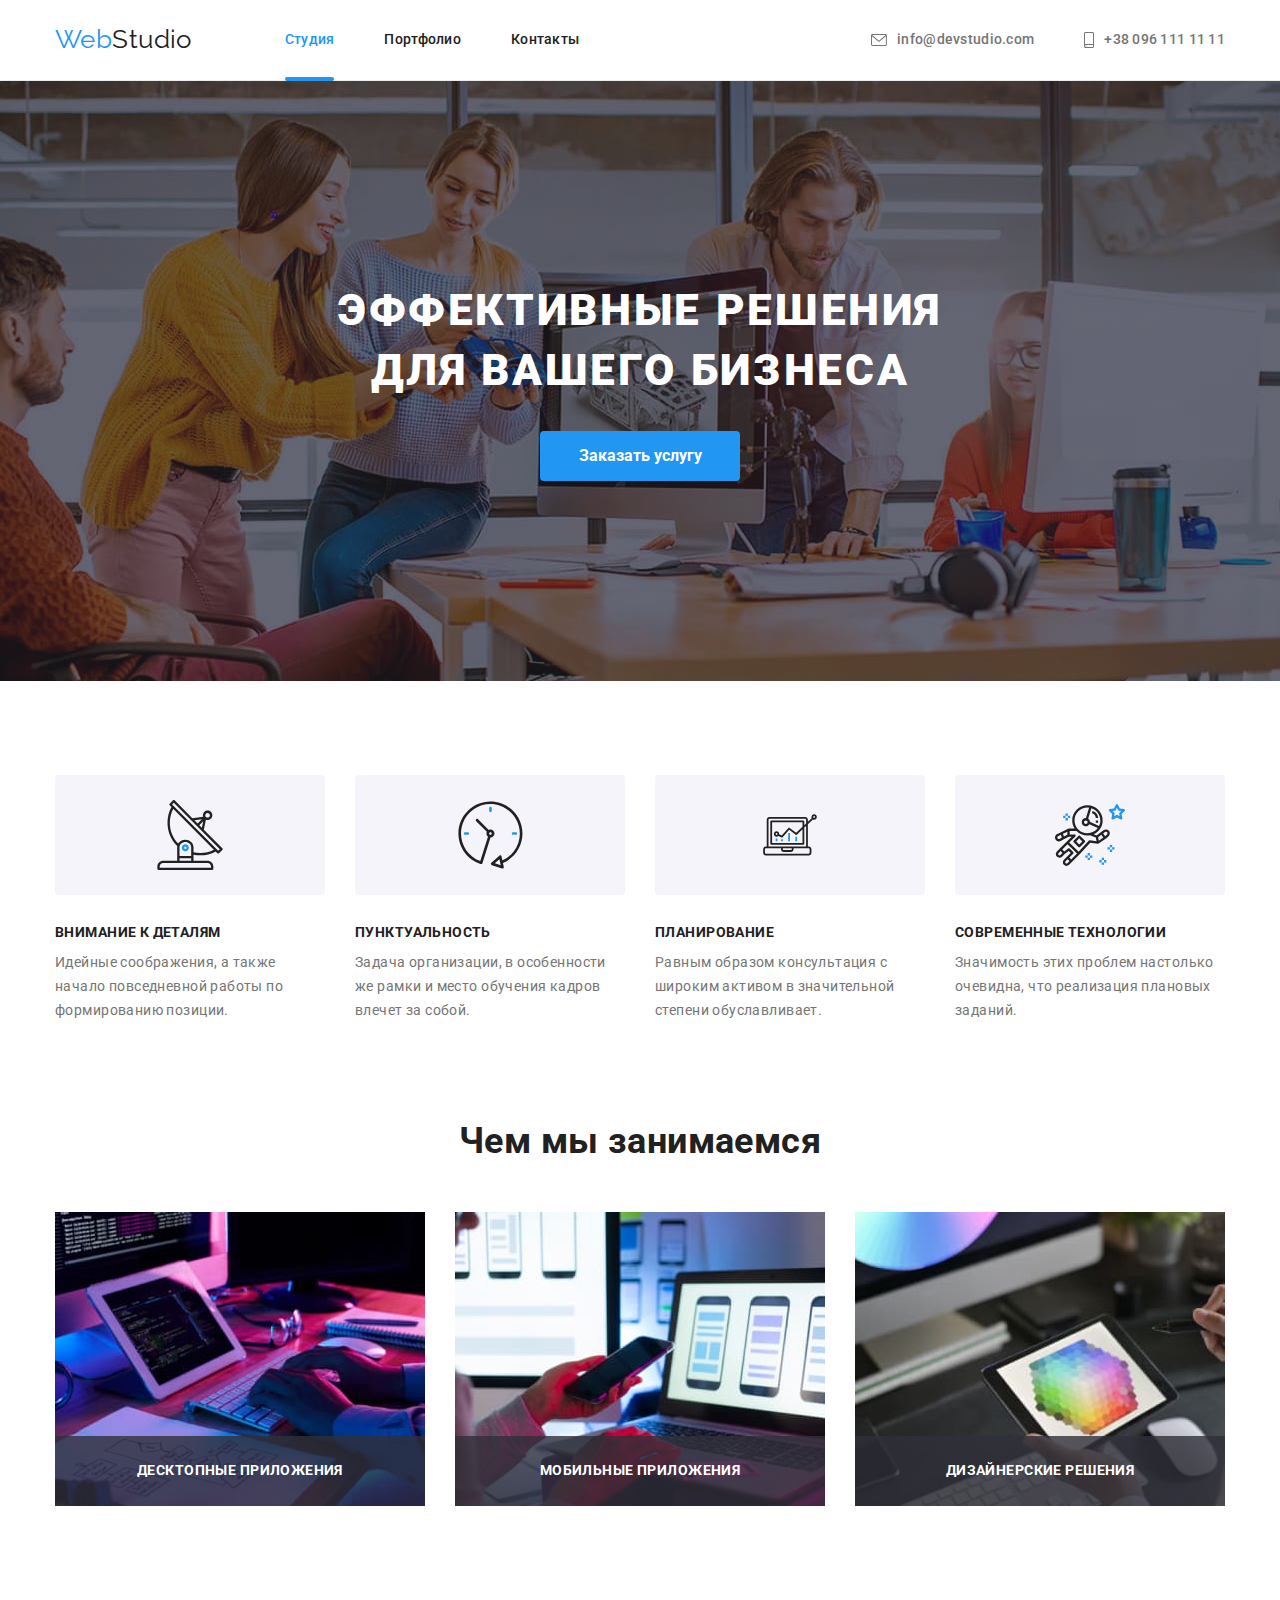
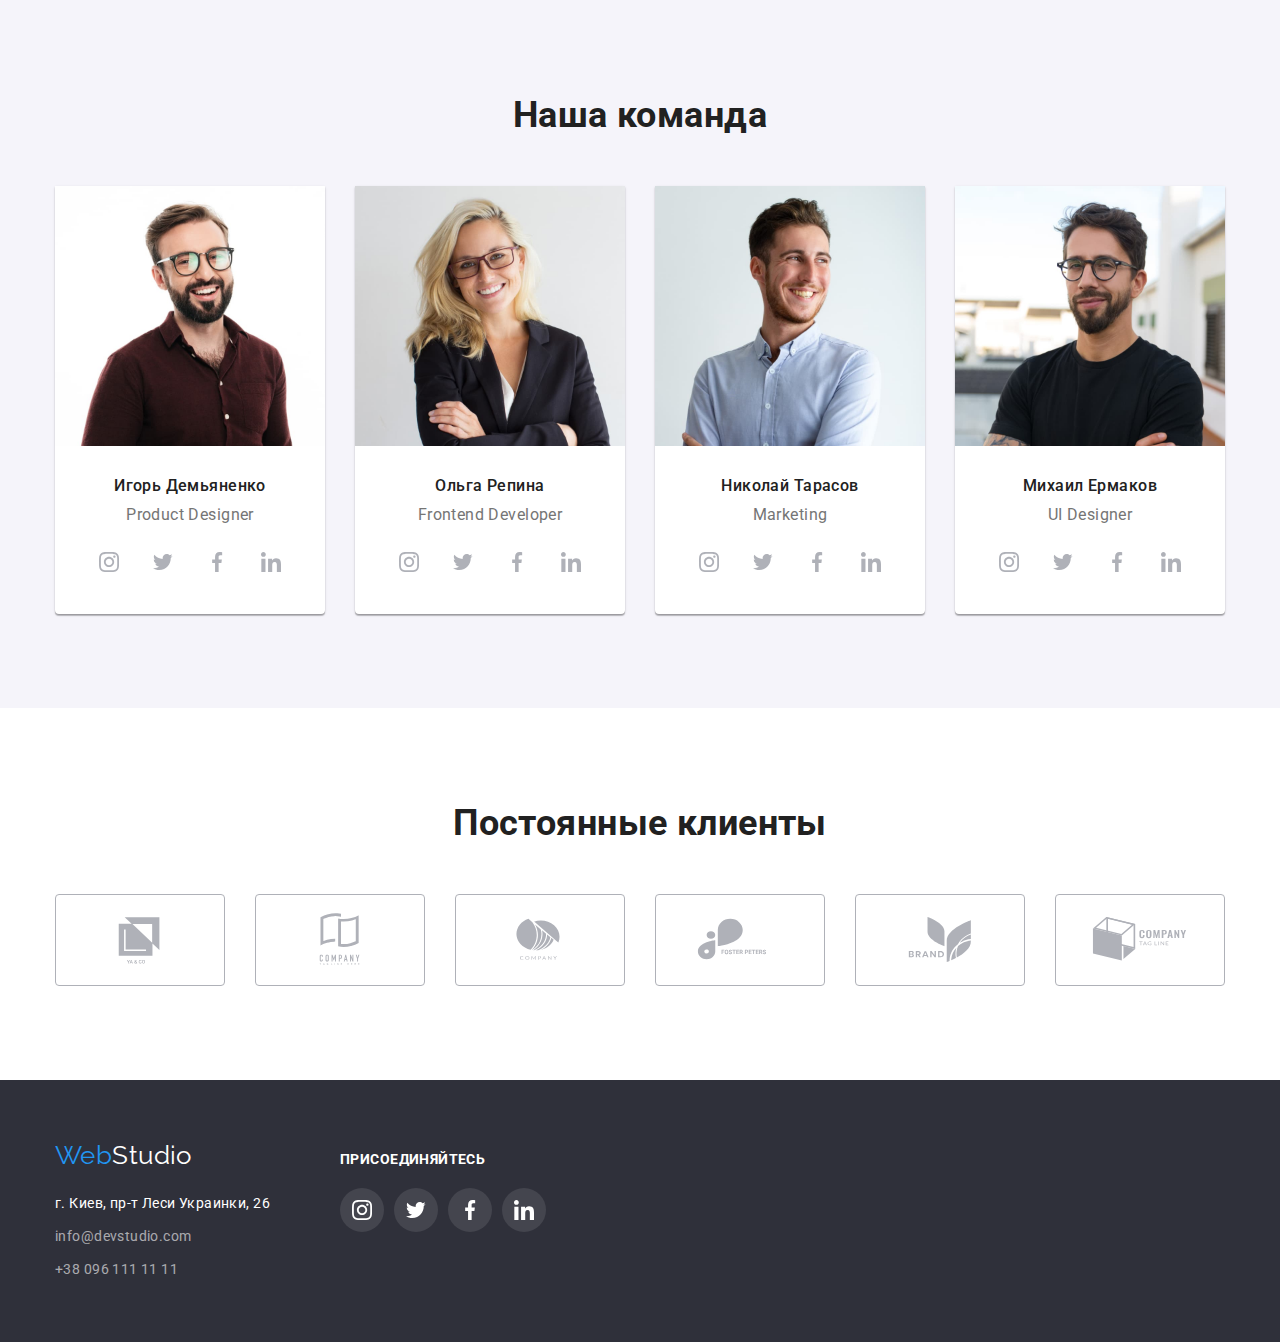
==== commit a35fa5bb: "homework5 after correct" ====
--- a/index.html
+++ b/index.html
@@ -123,7 +123,7 @@
                                 </li>
                                 <li class="social-media-item">
                                     <a class="social-media-link" href="#">
-                                        <svg width="20" height="16.25" >
+                                        <svg width="20" height="20" >
                                             <use href="./images/new-sprite.svg#icon-twitter"></use>
                                         </svg> 
                                     </a>
@@ -160,7 +160,7 @@
                                 </li>
                                 <li class="social-media-item">
                                     <a class="social-media-link" href="#">
-                                        <svg width="20" height="16.25" >
+                                        <svg width="20" height="20" >
                                             <use href="./images/new-sprite.svg#icon-twitter"></use>
                                         </svg> 
                                     </a>
@@ -197,7 +197,7 @@
                                 </li>
                                 <li class="social-media-item">
                                     <a class="social-media-link" href="#">
-                                        <svg width="20" height="16.25" >
+                                        <svg width="20" height="20" >
                                             <use href="./images/new-sprite.svg#icon-twitter"></use>
                                         </svg> 
                                     </a>
@@ -234,7 +234,7 @@
                                 </li>
                                 <li class="social-media-item">
                                     <a class="social-media-link" href="#">
-                                        <svg width="20" height="16.25" >
+                                        <svg width="20" height="20" >
                                             <use href="./images/new-sprite.svg#icon-twitter"></use>
                                         </svg> 
                                     </a>
@@ -335,7 +335,7 @@
                         </li>
                         <li class="footer-social-media-item">
                             <a class="footer-social-media-link" href="#">
-                                <svg class="footer-social-media-icon-twitter" width="20" height="16.25" >
+                                <svg class="footer-social-media-icon-twitter" width="20" height="20" >
                                     <use href="./images/new-sprite.svg#icon-twitter"></use>
                                 </svg> 
                             </a>
--- a/css/styles.css
+++ b/css/styles.css
@@ -591,7 +591,8 @@
     width: 100vw;
     height: 100vh;
     opacity: 1;
-    transition: opacity 250ms cubic-bezier(0.4, 0, 0.2, 1);
+    scale: 1.2;
+    transition: opacity 250ms cubic-bezier(0.4, 0, 0.2, 1), visibility 250ms cubic-bezier(0.4, 0, 0.2, 1);
     visibility: visible;
 }
 
@@ -605,18 +606,21 @@
     position: absolute;
     top: 50%;
     left: 50%;
-    transform: translate(-50%, -50%);
+    transform: translate(-50%, -50%) scale(1);
     width: 528px;
     min-height: 581px;
     background-color: #FFFFFF;
+    border-radius: 4px;
+    transition: transform 250ms cubic-bezier(0.4, 0, 0.2, 1);
     box-shadow: 0px 1px 3px rgba(0, 0, 0, 0.12), 0px 1px 1px rgba(0, 0, 0, 0.14), 0px 2px 1px rgba(0, 0, 0, 0.2);
-    border-radius: 4px;
 }
 
 .modal-window-close{
     display: flex;
     justify-content: center;
     align-items: center;
+    padding: 0;
+    box-sizing: border-box;
     position: absolute;
     width: 30px;
     height: 30px;
@@ -628,6 +632,9 @@
     cursor: pointer;
 }
 
+.backdrop.is-hidden .modal-window{
+    transform: translate(-50%, -50%) scale(1.15);
+}
 /* Portfolio buttons styles */
 
 .portfolio-menu{
@@ -701,13 +708,23 @@
 }
 
 .potfolio-list-link{
-    display: inline-block;
+    display: block;
     font-style: normal;
     text-decoration: none;
     list-style: none;
+    box-sizing: border-box;
     width: 370px;
     height: auto;
     cursor: pointer;
+    transition-property: box-shadow;
+    transition-duration: 250ms;
+    transition-timing-function:cubic-bezier(0.4, 0, 0.2, 1);
+}
+
+
+.portfolio-list-link:hover,
+.portfolio-list-link:focus{
+    box-shadow: 0px 1px 1px rgba(0, 0, 0, 0.12), 0px 4px 4px rgba(0, 0, 0, 0.06), 1px 4px 6px rgba(0, 0, 0, 0.16);
 }
 
 .potfolio-list-link:hover .portfolio-list-overlay-text,
@@ -744,16 +761,7 @@
     border-bottom: 1px solid #eeeeee;
     border-left: 1px solid #eeeeee;
     border-right: 1px solid #eeeeee;
-    transition-property: box-shadow;
-    transition-duration: 250ms;
-    transition-timing-function:cubic-bezier(0.4, 0, 0.2, 1);
-}
-
-.portfolio-list-inscription:hover,
-.portfolio-list-inscription:focus{
-    box-shadow: 0px 1px 1px rgba(0, 0, 0, 0.12), 0px 4px 4px rgba(0, 0, 0, 0.06), 1px 4px 6px rgba(0, 0, 0, 0.16);
-}
-
+}
 
 .portfolio-list-title{
     font-weight: 700;
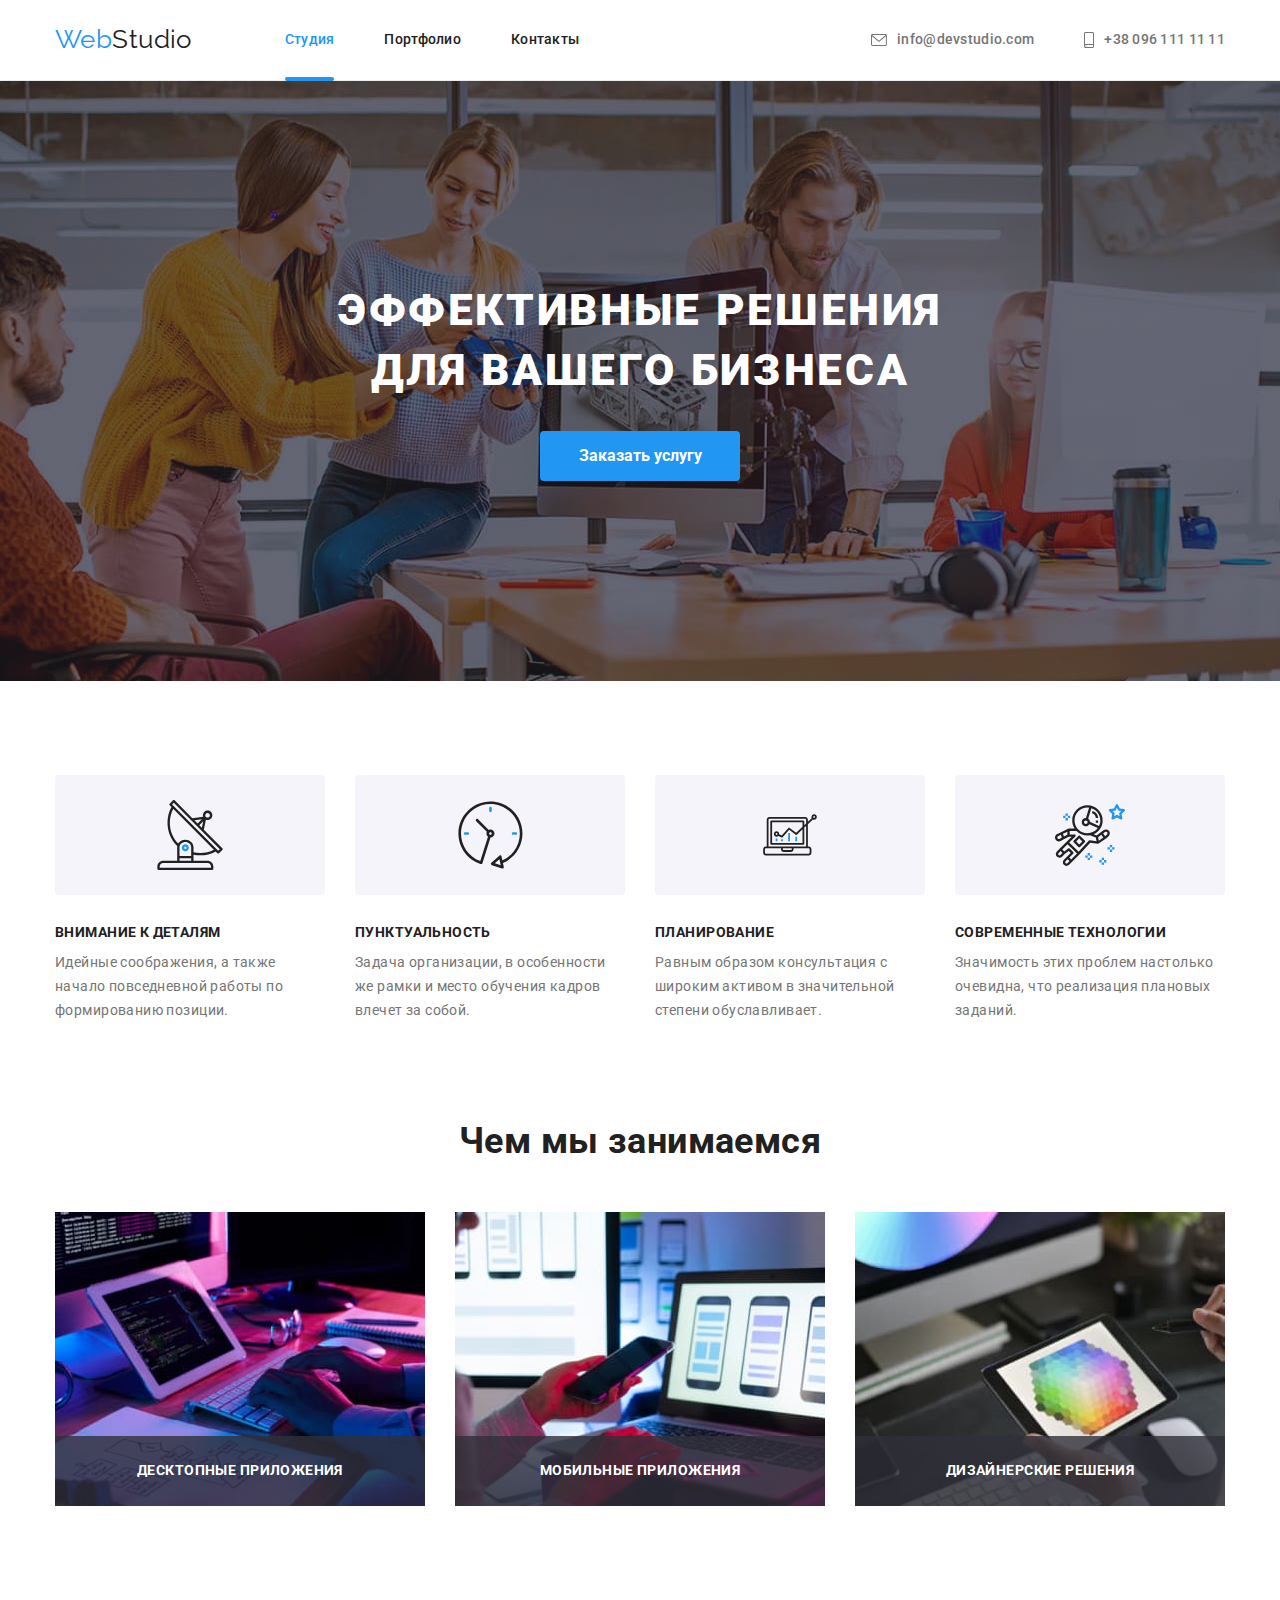
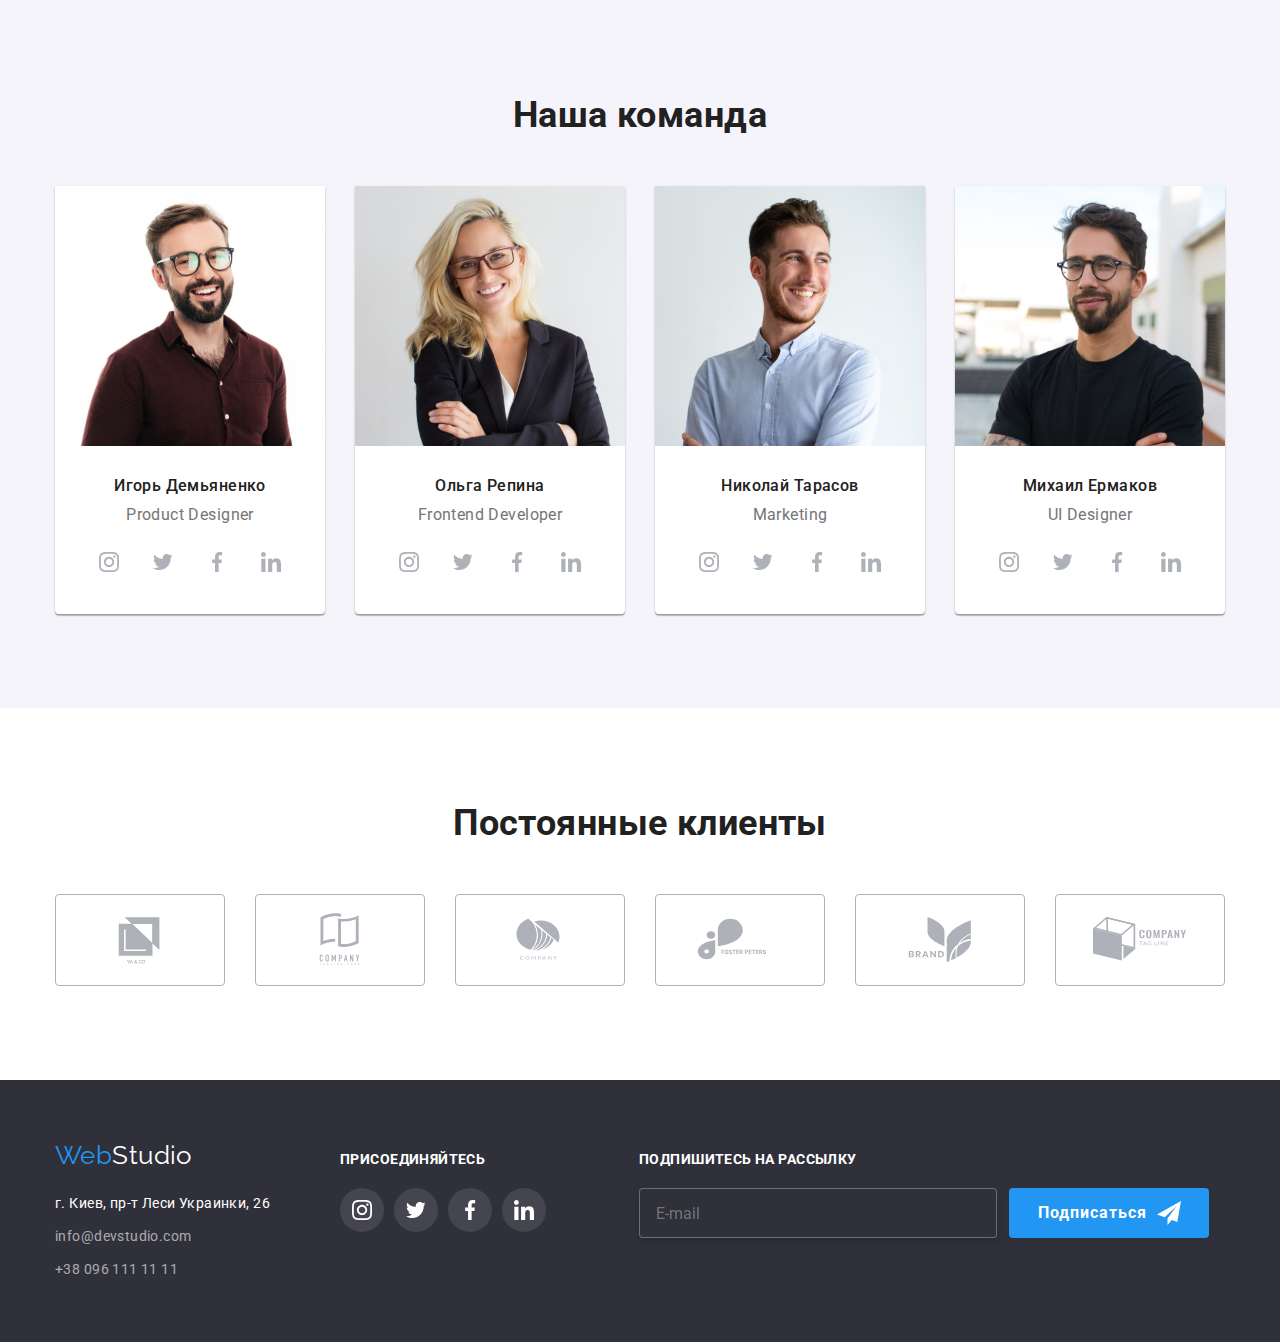
==== commit 36071185: "homework6-1" ====
--- a/index.html
+++ b/index.html
@@ -356,6 +356,17 @@
                         </li> 
                     </ul>
                 </div>
+                <div class="subscribe">
+                    <h1 class="subscribe-title">Подпишитесь на рассылку</h1>
+                    <form class="subscribe-form" action="#">
+                        <input class="subscribe-input" type="email" name="user-email" placeholder="E-mail">
+                        <button class="subscribe-button" type="button">Подписаться
+                            <svg class="subscribe-button-send" width="24" height="24" >
+                                <use href="./images/new-sprite.svg#icon-send"></use>
+                            </svg>
+                        </button>
+                    </form>
+                </div>
             </div>
         </div>
     </footer>
@@ -366,6 +377,38 @@
                     <use href="./images/new-sprite.svg#icon-close-black"></use>
                 </svg>
             </button>
+            <h1 class="modal-title">Оставьте свои данные, мы вам перезвоним</h1>
+            <form action="#">
+                <label class="modal-label">Имя
+                    <svg class="modal-label-icon" width="12" height="12" >
+                        <use href="./images/new-sprite.svg#icon-name"></use>
+                    </svg>
+                    <input class="modal-label-input" type="text" name="name">
+                </label>
+                <label class="modal-label">Телефон
+                    <svg class="modal-label-icon" width="13" height="13" >
+                        <use href="./images/new-sprite.svg#icon-tel"></use>
+                    </svg>
+                    <input class="modal-label-input" type="tel" name="phone_number">
+                </label>
+                <label class="modal-label">Почта
+                    <svg class="modal-label-icon" width="15" height="12" >
+                        <use href="./images/new-sprite.svg#icon-email"></use>
+                    </svg>
+                    <input class="modal-label-input" type="email" name="email">
+                </label>
+                <label>Комментарий
+                    <textarea name="Комментарий" placeholder="Введите текст"></textarea>
+                </label>
+                <div class="modal-agreement">
+                    <svg class="modal-label-icon" width="16" height="15" >
+                        <use href="./images/new-sprite.svg#icon-empty-square"></use>
+                    </svg>
+                    <p class="modal-agreement-text">Соглашаюсь с рассылкой и принимаю </p>
+                    <a class="modal-agreement-link" href="#">Условия договора</a>
+                </div>
+                <button class="modal-button" type="submit">Отправить</button>
+            </form>
         </div>
     </div>
     <script src="./js/modal.js"></script>
--- a/css/styles.css
+++ b/css/styles.css
@@ -581,6 +581,70 @@
     background-color: var(--accent-color);
 }
 
+/* Subscribe form styles */
+
+.subscribe{
+    margin-left: 93px;
+}
+
+.subscribe-form{
+    display: flex;
+}
+
+.subscribe-title{
+    font-style: normal;
+    font-weight: bold;
+    font-size: 14px;
+    line-height: 1.14;
+    text-transform: uppercase;
+    color: var(--primary-white-color);
+}
+
+.subscribe-input{
+    width: 358px;
+    height: 50px;
+    padding: 15px 16px;
+    margin-top: 20px;
+    margin-right: 12px;
+    border: 1px solid rgba(255, 255, 255, 0.3);
+    box-sizing: border-box;
+    filter: drop-shadow(0px 4px 4px rgba(0, 0, 0, 0.15));
+    border-radius: 4px;
+    font-weight: normal;
+    font-size: 16px;
+    line-height: 1.25;
+    display: flex;
+    align-items: center;
+    color: rgba(255, 255, 255, 0.6);
+    background-color: var(--hero-background-color);
+}
+
+.subscribe-button{
+    width: 200px;
+    height: 50px;
+    font-family: inherit;
+    font-style: normal;
+    font-weight: 700;
+    font-size: 16px;
+    line-height: 1.88;
+    letter-spacing: 0.06em;
+    display: flex;
+    align-items: center;
+    text-align: center;
+    margin-top: 20px;
+    cursor: pointer;
+    color: var(--primary-white-color);
+    fill: white;
+    background-color: var(--accent-color);
+    padding: 10px 28px 10px 29px;
+    border-style: none;
+    border-radius: 4px;
+}
+
+.subscribe-button-send{
+    margin-left: 10px;
+}
+
 /* Modal window styles */
 
 .backdrop{
@@ -613,6 +677,7 @@
     border-radius: 4px;
     transition: transform 250ms cubic-bezier(0.4, 0, 0.2, 1);
     box-shadow: 0px 1px 3px rgba(0, 0, 0, 0.12), 0px 1px 1px rgba(0, 0, 0, 0.14), 0px 2px 1px rgba(0, 0, 0, 0.2);
+    padding: 40px 39px 40px 41px;
 }
 
 .modal-window-close{
@@ -635,6 +700,96 @@
 .backdrop.is-hidden .modal-window{
     transform: translate(-50%, -50%) scale(1.15);
 }
+
+.modal-title{
+    font-style: normal;
+    font-weight: 700;
+    font-size: 20px;
+    line-height: 23px;
+    text-align: center;
+    letter-spacing: 0.03em;
+    color: var(--title-text-color);
+    margin-bottom: 30px;
+}
+
+.modal-label{
+    margin: 10px 0 4px 0;
+    font-style: normal;
+    font-weight: normal;
+    font-size: 12px;
+    line-height: 1.17;
+    letter-spacing: 0.01em;
+    color: #757575;
+}
+
+.modal-label-input{
+    width: 448px;
+    height: 40px;
+    border: 1px solid rgba(33, 33, 33, 0.2);
+    box-sizing: border-box;
+    border-radius: 4px;
+}
+
+textarea{
+    width: 448px;
+    height: 120px;
+    border: 1px solid rgba(33, 33, 33, 0.2);
+    box-sizing: border-box;
+    border-radius: 4px;
+    margin: 10px 0 4px 0;
+    color: rgba(117, 117, 117, 0.5);
+}
+
+.modal-agreement{
+    display: flex;
+    align-items: center;
+    justify-content: center;
+    margin-top: 20px;
+}
+
+.modal-label-icon{
+    fill: var(--title-text-color);
+}
+
+.modal-agreement-text{
+    margin-left: 8.38px;
+    font-style: normal;
+    font-weight: normal;
+    font-size: 14px;
+    color: var(--primary-text-color);
+}
+
+.modal-agreement-link{
+    display: flex;
+    align-items: center;
+    font-style: normal;
+    font-weight: normal;
+    font-size: 14px;
+    text-align: center;
+    list-style: none;
+    color: var(--accent-color);
+}
+
+.modal-button{
+    width: 200px;
+    height: 50px;
+    font-weight: 700;
+    font-size: 16px;
+    line-height: 1.88;
+    display: flex;
+    justify-content: center;
+    align-items: center;
+    text-align: center;
+    letter-spacing: 0.06em;
+    color: var(--primary-white-color);
+    background-color: #188CE8;
+    box-shadow: 0px 4px 4px rgba(0, 0, 0, 0.15);
+    border-radius: 4px;
+    cursor: pointer;
+    margin-top: 30px;
+    margin-left: 124px;
+}
+
 /* Portfolio buttons styles */
 
 .portfolio-menu{
@@ -707,7 +862,7 @@
     margin-bottom: 0;
 }
 
-.potfolio-list-link{
+.portfolio-list-link{
     display: block;
     font-style: normal;
     text-decoration: none;
@@ -727,8 +882,8 @@
     box-shadow: 0px 1px 1px rgba(0, 0, 0, 0.12), 0px 4px 4px rgba(0, 0, 0, 0.06), 1px 4px 6px rgba(0, 0, 0, 0.16);
 }
 
-.potfolio-list-link:hover .portfolio-list-overlay-text,
-.potfolio-list-link:focus .portfolio-list-overlay-text{
+.portfolio-list-link:hover .portfolio-list-overlay-text,
+.portfolio-list-link:focus .portfolio-list-overlay-text{
     transform: translateY(0);
 }
 
